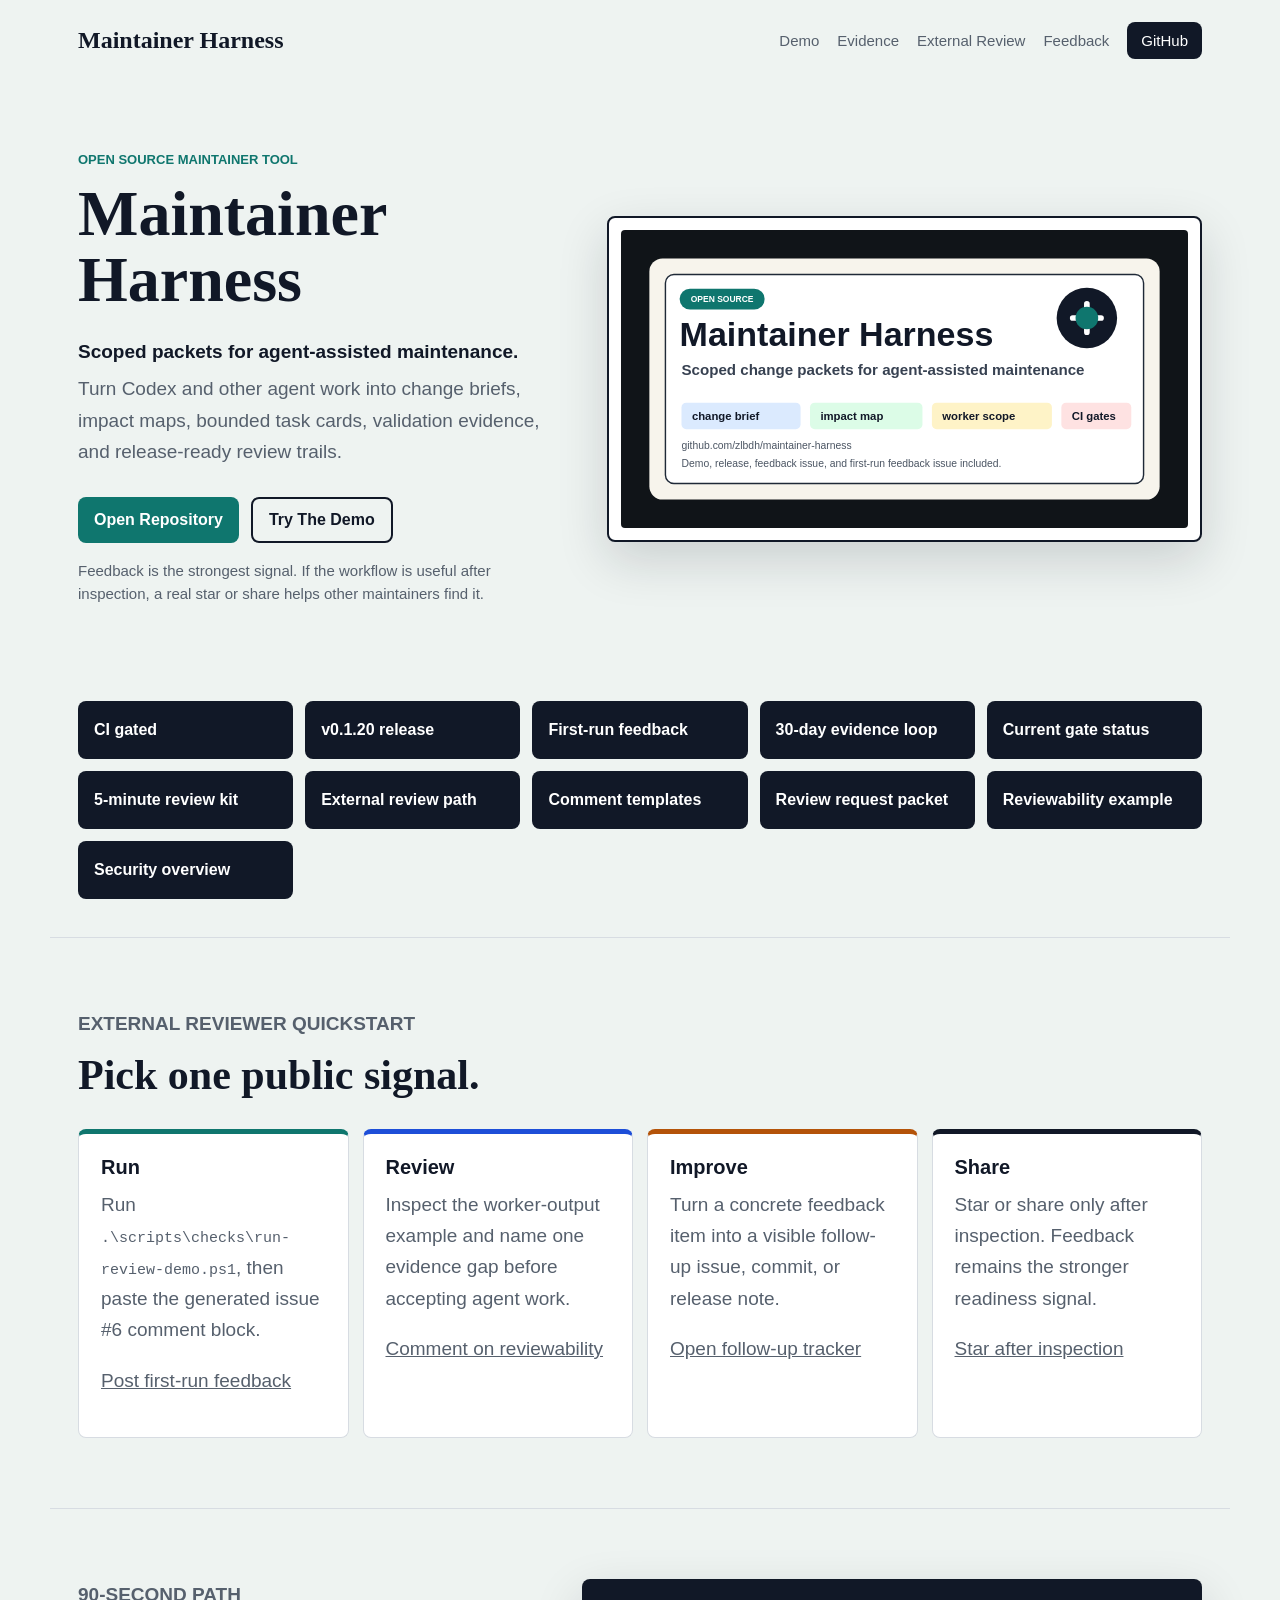
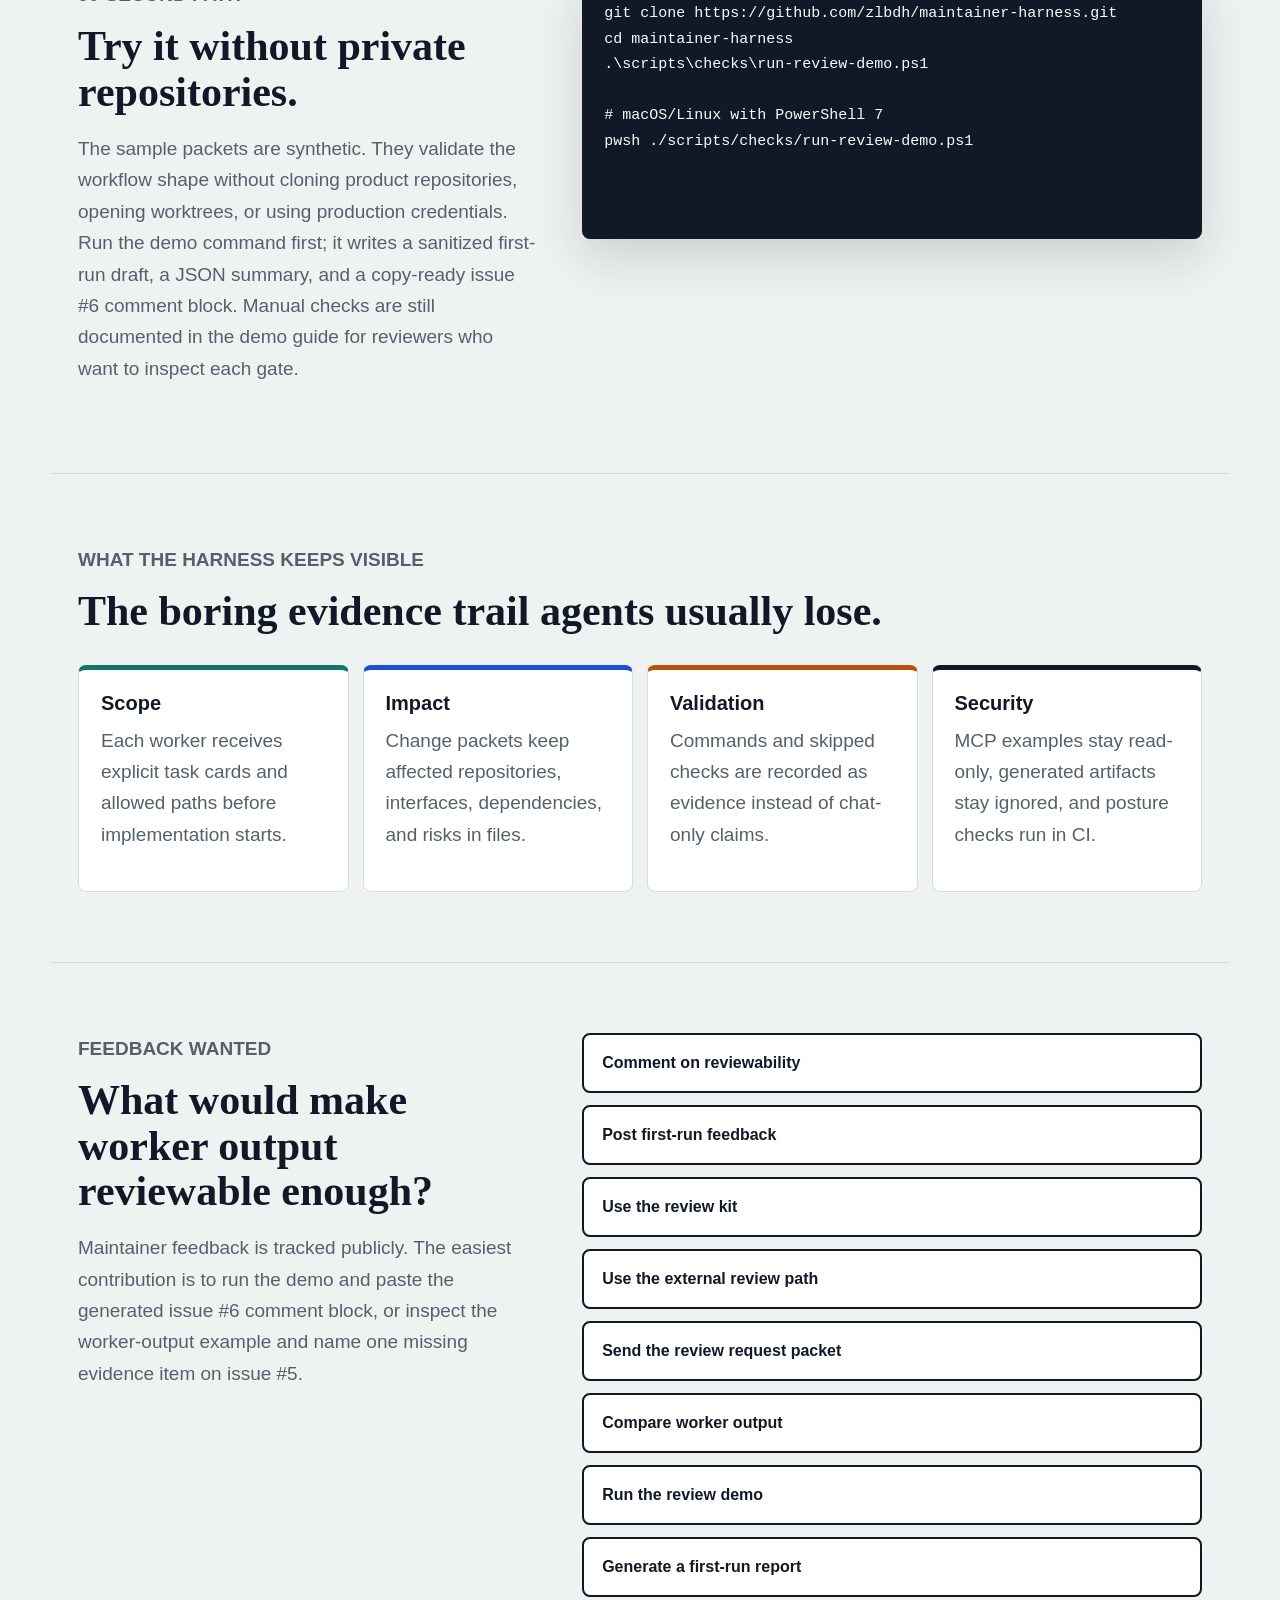
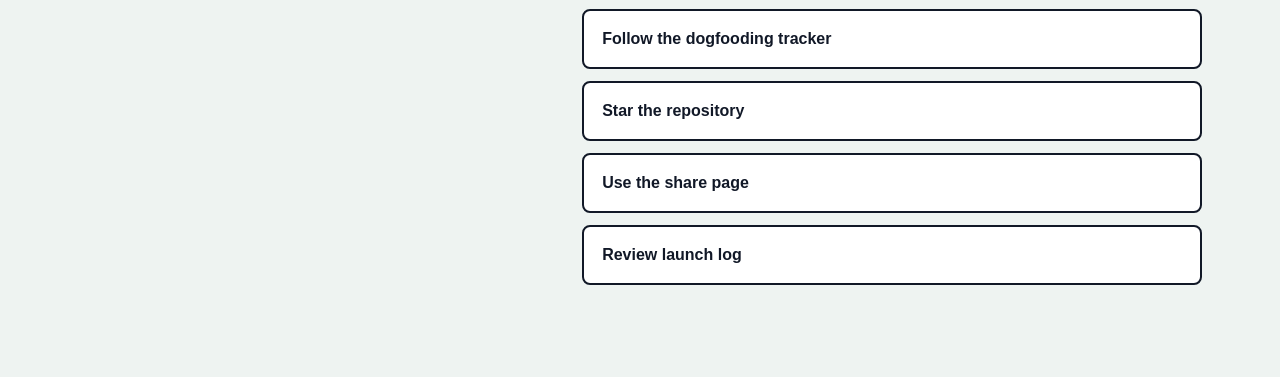
==== docs/index.html @ 4d550a40 "docs: 发布公开评审请求包" ====
<!doctype html>
<html lang="en">
<head>
  <meta charset="utf-8">
  <meta name="viewport" content="width=device-width, initial-scale=1">
  <title>Maintainer Harness</title>
  <meta name="description" content="Scoped change packets for agent-assisted open source maintenance.">
  <link rel="canonical" href="https://zlbdh.github.io/maintainer-harness/">
  <meta property="og:title" content="Maintainer Harness">
  <meta property="og:description" content="Scoped change packets for agent-assisted open source maintenance.">
  <meta property="og:type" content="website">
  <meta property="og:url" content="https://zlbdh.github.io/maintainer-harness/">
  <meta property="og:image" content="https://zlbdh.github.io/maintainer-harness/assets/social-preview.svg">
  <meta name="twitter:card" content="summary_large_image">
  <meta name="twitter:title" content="Maintainer Harness">
  <meta name="twitter:description" content="Scoped change packets for agent-assisted open source maintenance.">
  <meta name="twitter:image" content="https://zlbdh.github.io/maintainer-harness/assets/social-preview.svg">
  <link rel="stylesheet" href="site.css">
</head>
<body>
  <header class="site-header">
    <a class="brand" href="https://github.com/zlbdh/maintainer-harness">Maintainer Harness</a>
    <nav aria-label="Primary">
      <a href="#demo">Demo</a>
      <a href="#evidence">Evidence</a>
      <a href="external-review.html">External Review</a>
      <a href="https://github.com/zlbdh/maintainer-harness/issues/5#issuecomment-new">Feedback</a>
      <a class="nav-action" href="https://github.com/zlbdh/maintainer-harness">GitHub</a>
    </nav>
  </header>

  <main>
    <section class="hero" aria-labelledby="hero-title">
      <div class="hero-copy">
        <p class="eyebrow">Open source maintainer tool</p>
        <h1 id="hero-title">Maintainer Harness</h1>
        <p class="lead">
          <strong>Scoped packets for agent-assisted maintenance.</strong>
          Turn Codex and other agent work into change briefs, impact maps, bounded task cards,
          validation evidence, and release-ready review trails.
        </p>
        <div class="hero-actions">
          <a class="button primary" href="https://github.com/zlbdh/maintainer-harness">Open Repository</a>
          <a class="button secondary" href="#demo">Try The Demo</a>
        </div>
        <p class="microcopy">
          Feedback is the strongest signal. If the workflow is useful after
          inspection, a real star or share helps other maintainers find it.
        </p>
      </div>
      <div class="hero-media" aria-label="Maintainer Harness preview">
        <img src="assets/social-preview.svg" alt="Maintainer Harness preview card">
      </div>
    </section>

    <section class="signal-band" aria-label="Project signals">
      <a href="https://github.com/zlbdh/maintainer-harness/actions/workflows/harness-validation.yml">
        CI gated
      </a>
      <a href="https://github.com/zlbdh/maintainer-harness/releases/tag/v0.1.20">
        v0.1.20 release
      </a>
      <a href="https://github.com/zlbdh/maintainer-harness/issues/6#issuecomment-new">
        First-run feedback
      </a>
      <a href="https://github.com/zlbdh/maintainer-harness/issues/7">
        30-day evidence loop
      </a>
      <a href="https://github.com/zlbdh/maintainer-harness/issues/7#issuecomment-4609294155">
        Current gate status
      </a>
      <a href="https://github.com/zlbdh/maintainer-harness/blob/main/docs/maintainer-review-kit.md">
        5-minute review kit
      </a>
      <a href="external-review.html">
        External review path
      </a>
      <a href="external-review.html#templates">
        Comment templates
      </a>
      <a href="https://github.com/zlbdh/maintainer-harness/blob/main/docs/review-request.md">
        Review request packet
      </a>
      <a href="https://github.com/zlbdh/maintainer-harness/blob/main/docs/worker-output-reviewability.md">
        Reviewability example
      </a>
      <a href="https://github.com/zlbdh/maintainer-harness/blob/main/docs/security/codex-security-project-overview.md">
        Security overview
      </a>
    </section>

    <section id="reviewer-quickstart" class="section" aria-labelledby="reviewer-quickstart-title">
      <p class="eyebrow">External reviewer quickstart</p>
      <h2 id="reviewer-quickstart-title">Pick one public signal.</h2>
      <div class="grid">
        <article>
          <h3>Run</h3>
          <p>Run <code>.\scripts\checks\run-review-demo.ps1</code>, then paste the generated issue #6 comment block.</p>
          <p><a href="https://github.com/zlbdh/maintainer-harness/issues/6#issuecomment-new">Post first-run feedback</a></p>
        </article>
        <article>
          <h3>Review</h3>
          <p>Inspect the worker-output example and name one evidence gap before accepting agent work.</p>
          <p><a href="https://github.com/zlbdh/maintainer-harness/issues/5#issuecomment-new">Comment on reviewability</a></p>
        </article>
        <article>
          <h3>Improve</h3>
          <p>Turn a concrete feedback item into a visible follow-up issue, commit, or release note.</p>
          <p><a href="https://github.com/zlbdh/maintainer-harness/issues/7">Open follow-up tracker</a></p>
        </article>
        <article>
          <h3>Share</h3>
          <p>Star or share only after inspection. Feedback remains the stronger readiness signal.</p>
          <p><a href="https://github.com/zlbdh/maintainer-harness/stargazers">Star after inspection</a></p>
        </article>
      </div>
    </section>

    <section id="demo" class="section split" aria-labelledby="demo-title">
      <div>
        <p class="eyebrow">90-second path</p>
        <h2 id="demo-title">Try it without private repositories.</h2>
        <p>
          The sample packets are synthetic. They validate the workflow shape without
          cloning product repositories, opening worktrees, or using production credentials.
          Run the demo command first; it writes a sanitized first-run draft, a
          JSON summary, and a copy-ready issue #6 comment block. Manual checks
          are still documented in the demo guide for reviewers who want to
          inspect each gate.
        </p>
      </div>
      <pre aria-label="Demo commands"><code>git clone https://github.com/zlbdh/maintainer-harness.git
cd maintainer-harness
.\scripts\checks\run-review-demo.ps1

# macOS/Linux with PowerShell 7
pwsh ./scripts/checks/run-review-demo.ps1</code></pre>
    </section>

    <section id="evidence" class="section" aria-labelledby="evidence-title">
      <p class="eyebrow">What the harness keeps visible</p>
      <h2 id="evidence-title">The boring evidence trail agents usually lose.</h2>
      <div class="grid">
        <article>
          <h3>Scope</h3>
          <p>Each worker receives explicit task cards and allowed paths before implementation starts.</p>
        </article>
        <article>
          <h3>Impact</h3>
          <p>Change packets keep affected repositories, interfaces, dependencies, and risks in files.</p>
        </article>
        <article>
          <h3>Validation</h3>
          <p>Commands and skipped checks are recorded as evidence instead of chat-only claims.</p>
        </article>
        <article>
          <h3>Security</h3>
          <p>MCP examples stay read-only, generated artifacts stay ignored, and posture checks run in CI.</p>
        </article>
      </div>
    </section>

    <section class="section split final" aria-labelledby="contribute-title">
      <div>
        <p class="eyebrow">Feedback wanted</p>
        <h2 id="contribute-title">What would make worker output reviewable enough?</h2>
        <p>
          Maintainer feedback is tracked publicly. The easiest contribution is to run the demo and
          paste the generated issue #6 comment block, or inspect the worker-output example and
          name one missing evidence item on issue #5.
        </p>
      </div>
      <div class="link-list">
        <a href="https://github.com/zlbdh/maintainer-harness/issues/5#issuecomment-new">Comment on reviewability</a>
        <a href="https://github.com/zlbdh/maintainer-harness/issues/6#issuecomment-new">Post first-run feedback</a>
        <a href="https://github.com/zlbdh/maintainer-harness/blob/main/docs/maintainer-review-kit.md">Use the review kit</a>
        <a href="external-review.html">Use the external review path</a>
        <a href="https://github.com/zlbdh/maintainer-harness/blob/main/docs/review-request.md">Send the review request packet</a>
        <a href="https://github.com/zlbdh/maintainer-harness/blob/main/docs/worker-output-reviewability.md">Compare worker output</a>
        <a href="https://github.com/zlbdh/maintainer-harness/blob/main/scripts/checks/run-review-demo.ps1">Run the review demo</a>
        <a href="https://github.com/zlbdh/maintainer-harness/blob/main/scripts/checks/write-first-run-report.ps1">Generate a first-run report</a>
        <a href="https://github.com/zlbdh/maintainer-harness/issues/7">Follow the dogfooding tracker</a>
        <a href="https://github.com/zlbdh/maintainer-harness/stargazers">Star the repository</a>
        <a href="https://github.com/zlbdh/maintainer-harness/blob/main/docs/share.md">Use the share page</a>
        <a href="https://github.com/zlbdh/maintainer-harness/blob/main/docs/launch-log.md">Review launch log</a>
      </div>
    </section>
  </main>
</body>
</html>
---- docs/site.css ----
:root {
  color-scheme: light;
  --ink: #111827;
  --muted: #56606d;
  --line: #d7dce2;
  --paper: #eef3f1;
  --surface: #ffffff;
  --teal: #0f766e;
  --blue: #1d4ed8;
  --amber: #b45309;
  --shadow: 0 18px 50px rgba(17, 24, 39, 0.16);
}

* { box-sizing: border-box; }

body {
  margin: 0;
  background: var(--paper);
  color: var(--ink);
  font-family: "Segoe UI", Verdana, sans-serif;
}

button {
  font: inherit;
}

a { color: inherit; }

.site-header,
.hero,
.section,
.signal-band {
  max-width: 1180px;
  margin: 0 auto;
}

.site-header {
  display: flex;
  align-items: center;
  justify-content: space-between;
  gap: 24px;
  padding: 22px 28px;
}

.brand,
h1,
h2 {
  font-family: Georgia, "Times New Roman", serif;
}

.brand {
  font-size: 24px;
  font-weight: 700;
  text-decoration: none;
}

nav,
.hero-actions {
  display: flex;
  align-items: center;
}

nav {
  gap: 18px;
  color: var(--muted);
  font-size: 15px;
}

nav a,
.button,
.signal-band a,
.link-list a {
  text-decoration: none;
}

.nav-action {
  color: #ffffff;
  background: var(--ink);
  padding: 10px 14px;
  border-radius: 8px;
}

.hero {
  display: grid;
  grid-template-columns: minmax(0, 0.9fr) minmax(420px, 1.1fr);
  gap: 42px;
  align-items: center;
  min-height: 620px;
  padding: 34px 28px 58px;
}

.hero-copy {
  display: flex;
  flex-direction: column;
  align-items: flex-start;
}

.eyebrow {
  margin: 0 0 14px;
  color: var(--teal);
  font-size: 13px;
  font-weight: 800;
  text-transform: uppercase;
}

h1,
h2,
h3,
p { margin-top: 0; }

h1 {
  max-width: 650px;
  margin-bottom: 24px;
  font-size: 64px;
  line-height: 1.02;
}

h2 {
  margin-bottom: 18px;
  font-size: 42px;
  line-height: 1.08;
}

h3 {
  margin-bottom: 10px;
  font-size: 20px;
}

.lead,
.section p {
  color: var(--muted);
  font-size: 19px;
  line-height: 1.65;
}

.lead {
  max-width: 620px;
  margin-bottom: 30px;
}

.lead strong {
  display: block;
  margin-bottom: 6px;
  color: var(--ink);
}

.hero-actions {
  flex-wrap: wrap;
  gap: 12px;
}

.microcopy {
  max-width: 560px;
  margin: 16px 0 0;
  color: var(--muted);
  font-size: 15px;
  line-height: 1.55;
}

.button {
  display: inline-flex;
  align-items: center;
  min-height: 46px;
  padding: 12px 16px;
  border-radius: 8px;
  font-weight: 800;
}

.button.primary {
  background: var(--teal);
  color: #ffffff;
}

.button.secondary {
  border: 2px solid var(--ink);
  background: transparent;
}

.hero-media {
  padding: 12px;
  background: var(--surface);
  border: 2px solid var(--ink);
  border-radius: 8px;
  box-shadow: var(--shadow);
}

.hero-media img {
  display: block;
  width: 100%;
  aspect-ratio: 1200 / 630;
  object-fit: cover;
  border-radius: 4px;
}

.signal-band,
.grid {
  display: grid;
}

.signal-band {
  grid-template-columns: repeat(auto-fit, minmax(190px, 1fr));
  gap: 12px;
  padding: 0 28px 38px;
}

.signal-band a,
.link-list a {
  display: flex;
  align-items: center;
  font-weight: 800;
}

.signal-band a {
  min-height: 58px;
  padding: 14px 16px;
  background: var(--ink);
  color: #ffffff;
  border-radius: 8px;
}

.section {
  padding: 70px 28px;
  border-top: 1px solid var(--line);
}

.split {
  display: grid;
  grid-template-columns: minmax(0, 0.85fr) minmax(420px, 1.15fr);
  gap: 46px;
  align-items: start;
}

.split > *,
.grid > * {
  min-width: 0;
}

pre {
  overflow-x: auto;
  margin: 0;
  padding: 22px;
  max-width: 100%;
  min-width: 0;
  min-height: 260px;
  background: #111827;
  color: #f9fafb;
  border-radius: 8px;
  box-shadow: var(--shadow);
  white-space: pre;
}

code {
  font-family: Consolas, "Liberation Mono", monospace;
  font-size: 15px;
  line-height: 1.7;
}

.grid {
  grid-template-columns: repeat(4, minmax(0, 1fr));
  gap: 14px;
  margin-top: 30px;
}

article {
  min-height: 190px;
  padding: 22px;
  background: var(--surface);
  border: 1px solid var(--line);
  border-radius: 8px;
}

article:nth-child(1) { border-top: 5px solid var(--teal); }
article:nth-child(2) { border-top: 5px solid var(--blue); }
article:nth-child(3) { border-top: 5px solid var(--amber); }
article:nth-child(4) { border-top: 5px solid var(--ink); }

article p {
  font-size: 16px;
  line-height: 1.55;
}

.template-list {
  display: grid;
  gap: 18px;
  min-width: 0;
}

.template-card {
  width: 100%;
  max-width: 100%;
  min-width: 0;
  min-height: auto;
  overflow: hidden;
}

.template-card-header {
  display: flex;
  align-items: flex-start;
  justify-content: space-between;
  gap: 14px;
  margin-bottom: 16px;
  min-width: 0;
}

.template-card-header h3 {
  margin: 0;
}

.copy-button {
  flex: 0 0 auto;
  min-height: 42px;
  padding: 10px 12px;
  border: 2px solid var(--ink);
  border-radius: 8px;
  background: var(--surface);
  color: var(--ink);
  font-weight: 800;
  text-align: left;
  white-space: normal;
  cursor: pointer;
}

.copy-button[data-copied="true"] {
  border-color: var(--teal);
  background: var(--teal);
  color: #ffffff;
}

.template-pre {
  min-height: auto;
  padding: 18px;
  box-shadow: none;
}

.template-pre code {
  min-width: 0;
}

.template-link {
  display: inline-flex;
  margin-top: 14px;
  color: var(--blue);
  font-weight: 800;
  overflow-wrap: anywhere;
}

.final { padding-bottom: 92px; }

.link-list {
  display: grid;
  gap: 12px;
}

.link-list a {
  min-height: 60px;
  padding: 16px 18px;
  background: var(--surface);
  border: 2px solid var(--ink);
  border-radius: 8px;
}

@media (max-width: 900px) {
  .site-header,
  nav,
  .hero,
  .split,
  .signal-band,
  .grid {
    grid-template-columns: 1fr;
  }

  .site-header {
    align-items: flex-start;
    flex-direction: column;
  }

  nav { flex-wrap: wrap; }

  .hero {
    min-height: auto;
    padding-top: 20px;
  }

  h1 { font-size: 44px; }
  h2 { font-size: 34px; }
}

@media (max-width: 560px) {
  .site-header {
    gap: 16px;
    padding: 18px 20px;
  }

  nav {
    gap: 12px;
    font-size: 14px;
  }

  .brand { font-size: 22px; }

  .hero {
    gap: 24px;
    padding: 12px 20px 32px;
  }

  .section { padding: 52px 20px; }
  .signal-band { padding: 0 20px 32px; }

  h1 {
    margin-bottom: 18px;
    font-size: 42px;
  }

  .lead,
  .section p {
    font-size: 17px;
    line-height: 1.58;
  }

  .hero-media { padding: 8px; }

  pre {
    min-height: 230px;
    padding: 18px;
  }

  code { font-size: 14px; }

  .template-card-header {
    align-items: stretch;
    flex-direction: column;
  }

  .copy-button {
    width: 100%;
  }
}
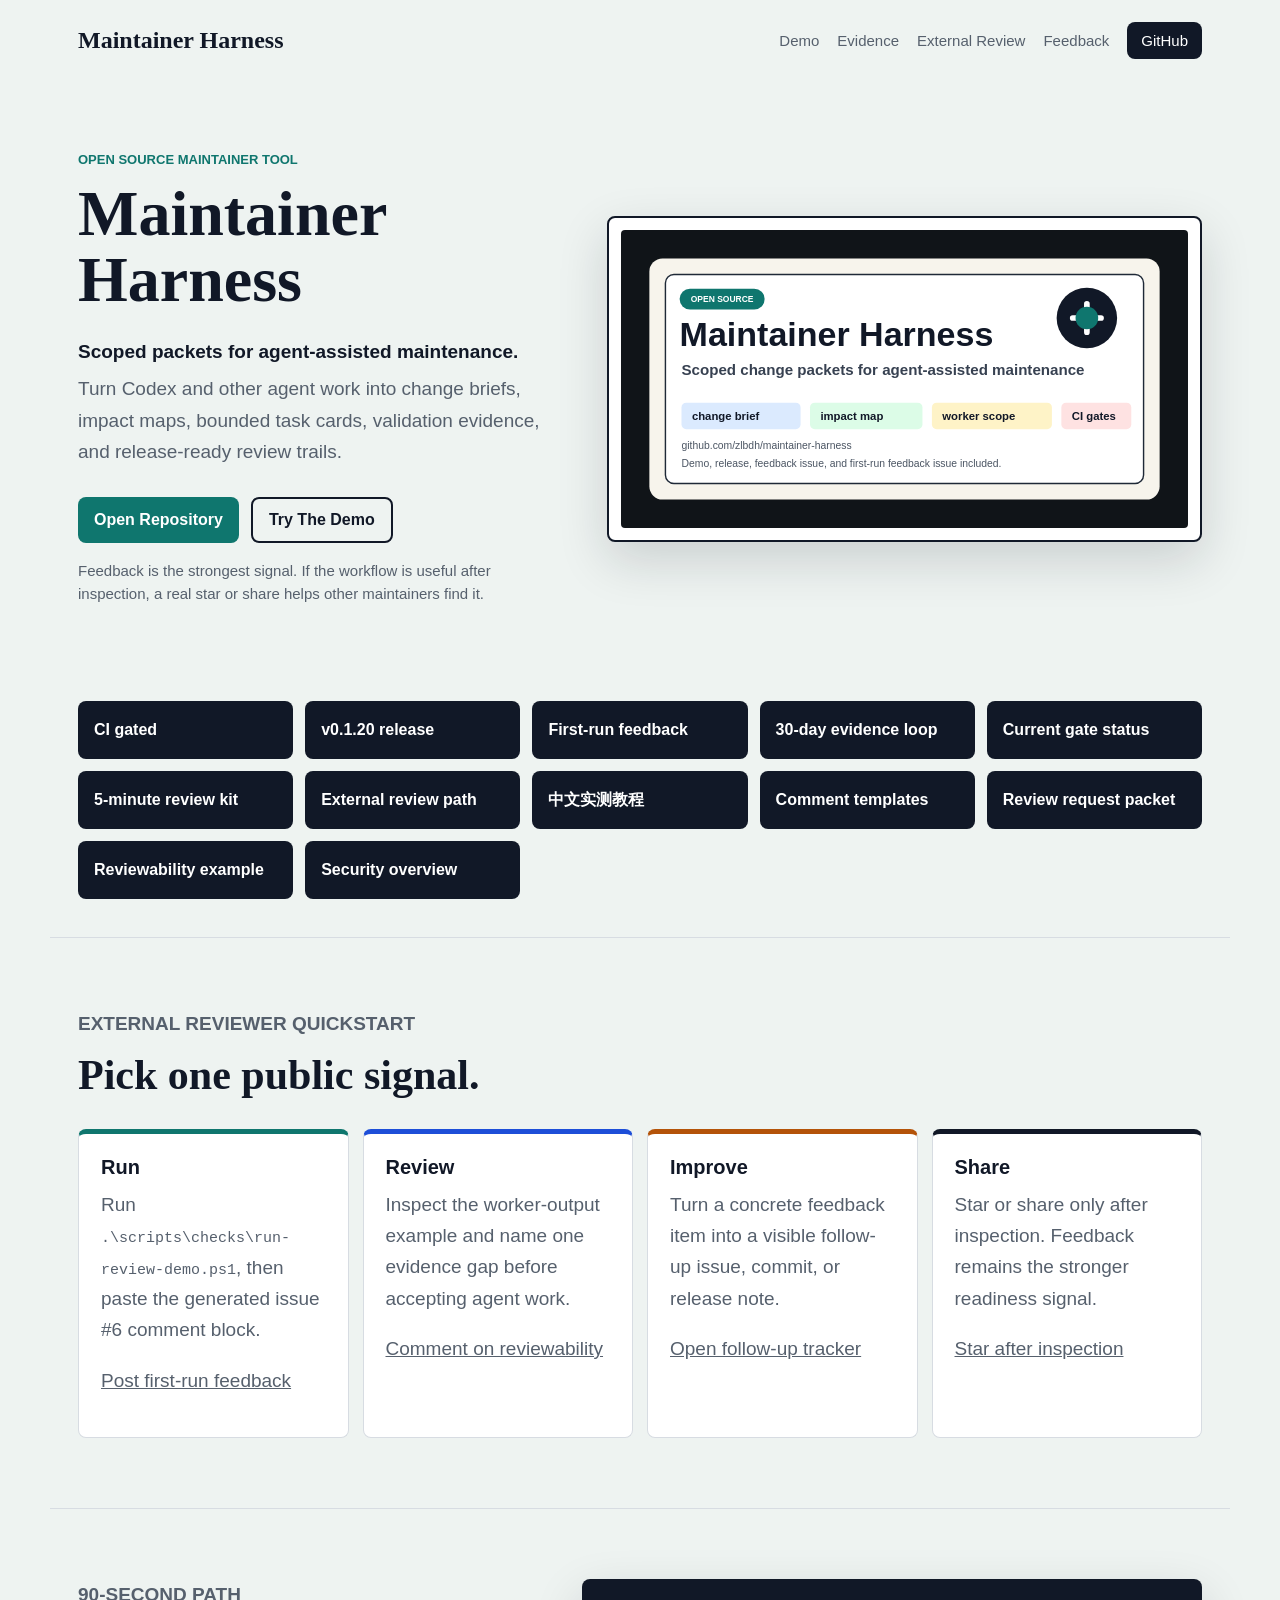
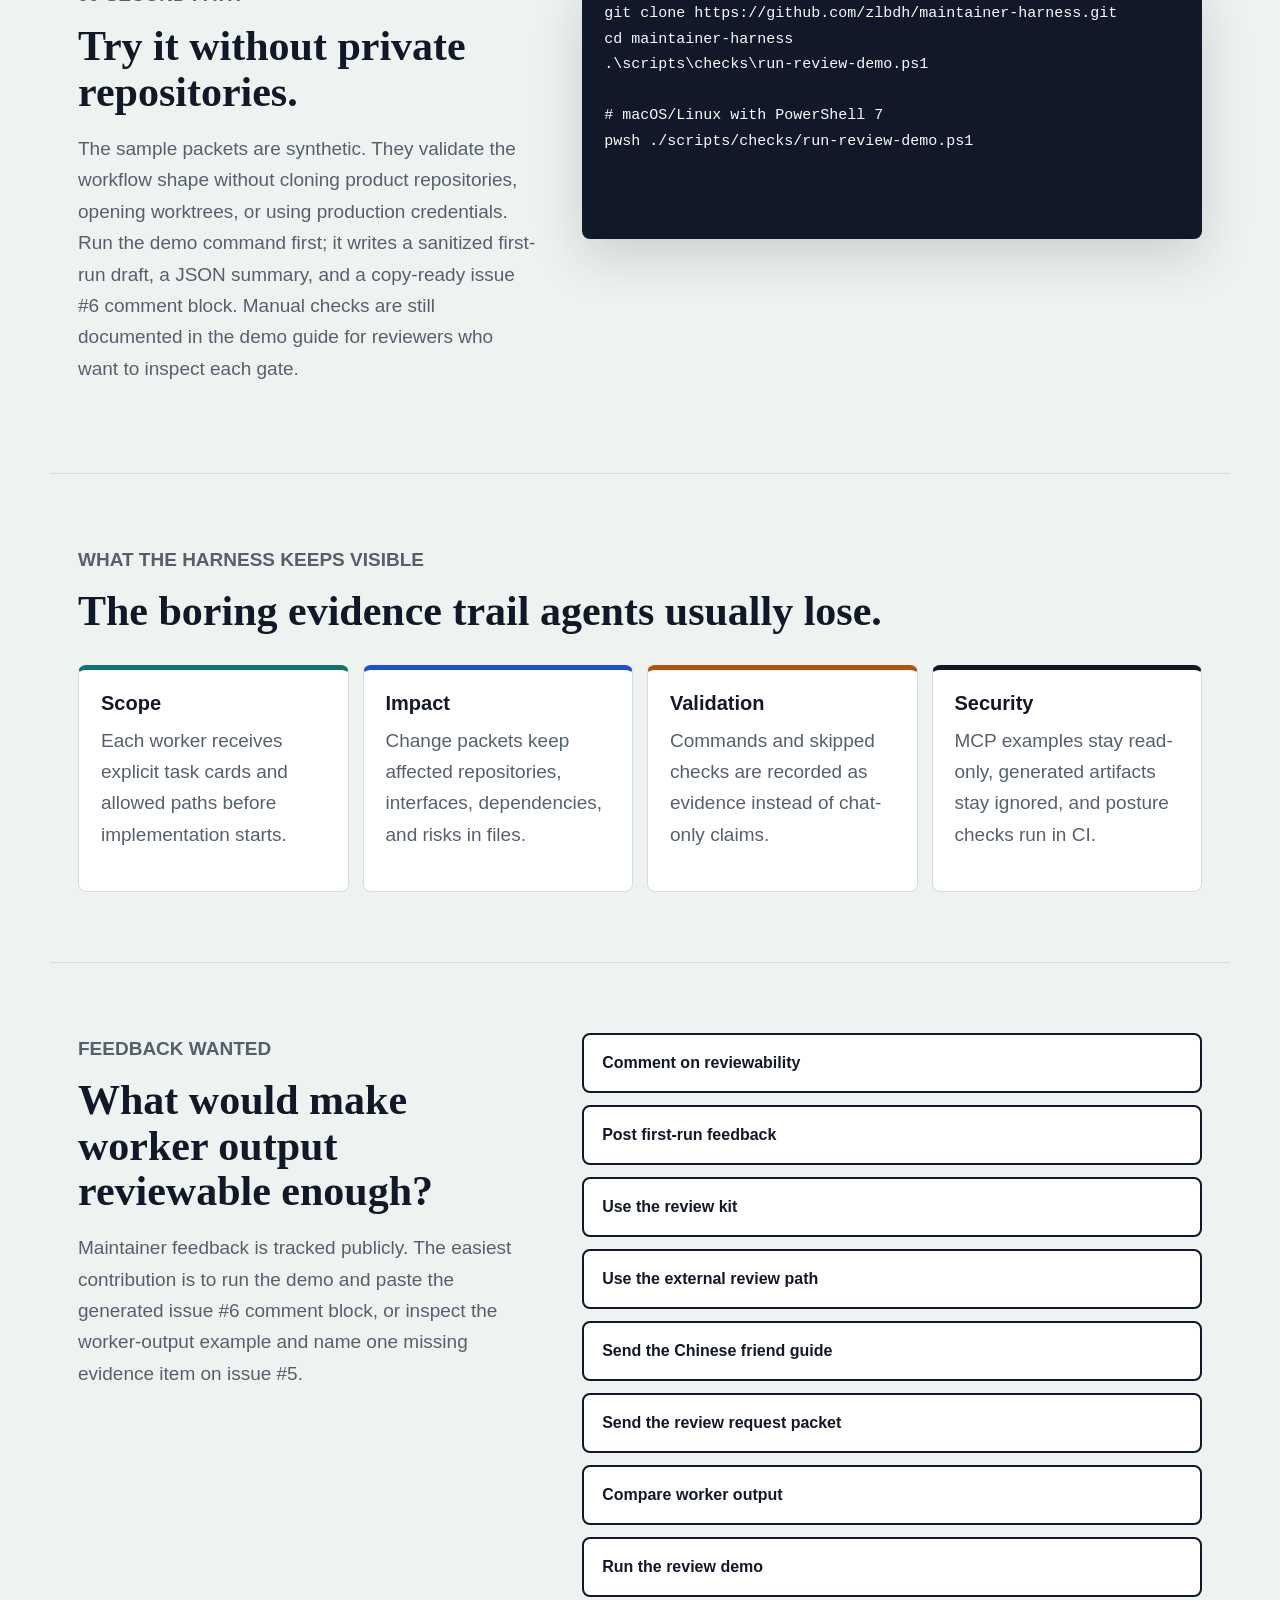
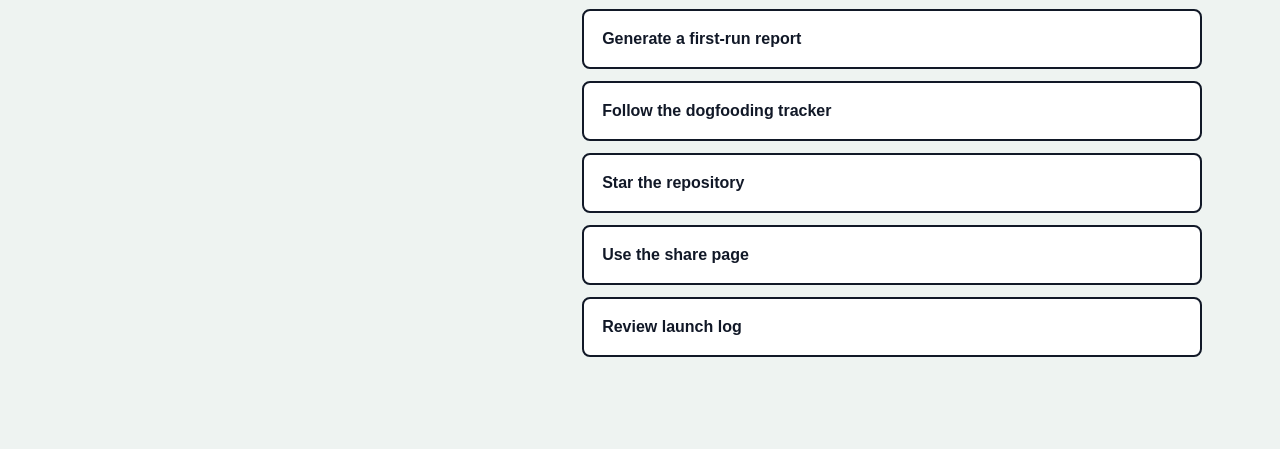
==== commit eed5bb2e: "docs: 强化中文实测入口" ====
--- a/docs/index.html
+++ b/docs/index.html
@@ -74,6 +74,9 @@
       </a>
       <a href="external-review.html">
         External review path
+      </a>
+      <a href="https://github.com/zlbdh/maintainer-harness/blob/main/docs/friend-review-guide-zh.md">
+        中文实测教程
       </a>
       <a href="external-review.html#templates">
         Comment templates
@@ -175,6 +178,7 @@
         <a href="https://github.com/zlbdh/maintainer-harness/issues/6#issuecomment-new">Post first-run feedback</a>
         <a href="https://github.com/zlbdh/maintainer-harness/blob/main/docs/maintainer-review-kit.md">Use the review kit</a>
         <a href="external-review.html">Use the external review path</a>
+        <a href="https://github.com/zlbdh/maintainer-harness/blob/main/docs/friend-review-guide-zh.md">Send the Chinese friend guide</a>
         <a href="https://github.com/zlbdh/maintainer-harness/blob/main/docs/review-request.md">Send the review request packet</a>
         <a href="https://github.com/zlbdh/maintainer-harness/blob/main/docs/worker-output-reviewability.md">Compare worker output</a>
         <a href="https://github.com/zlbdh/maintainer-harness/blob/main/scripts/checks/run-review-demo.ps1">Run the review demo</a>
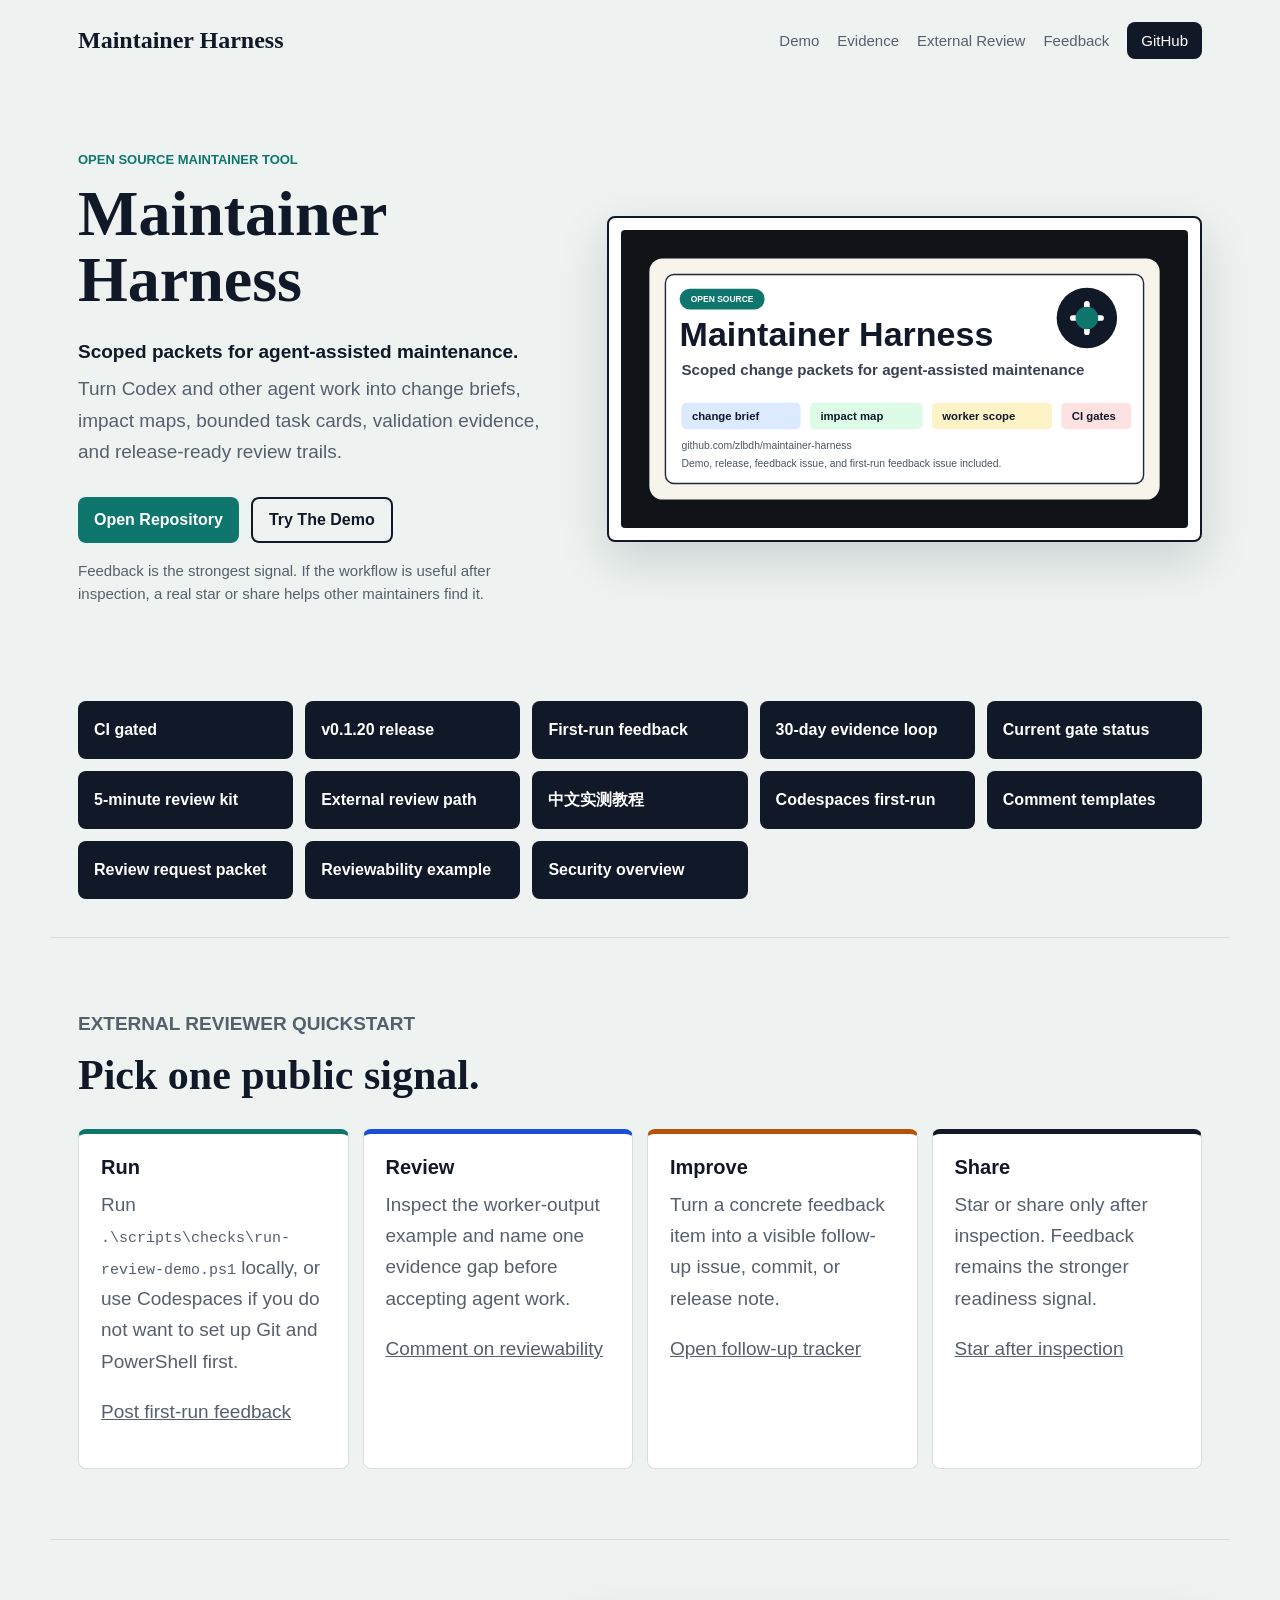
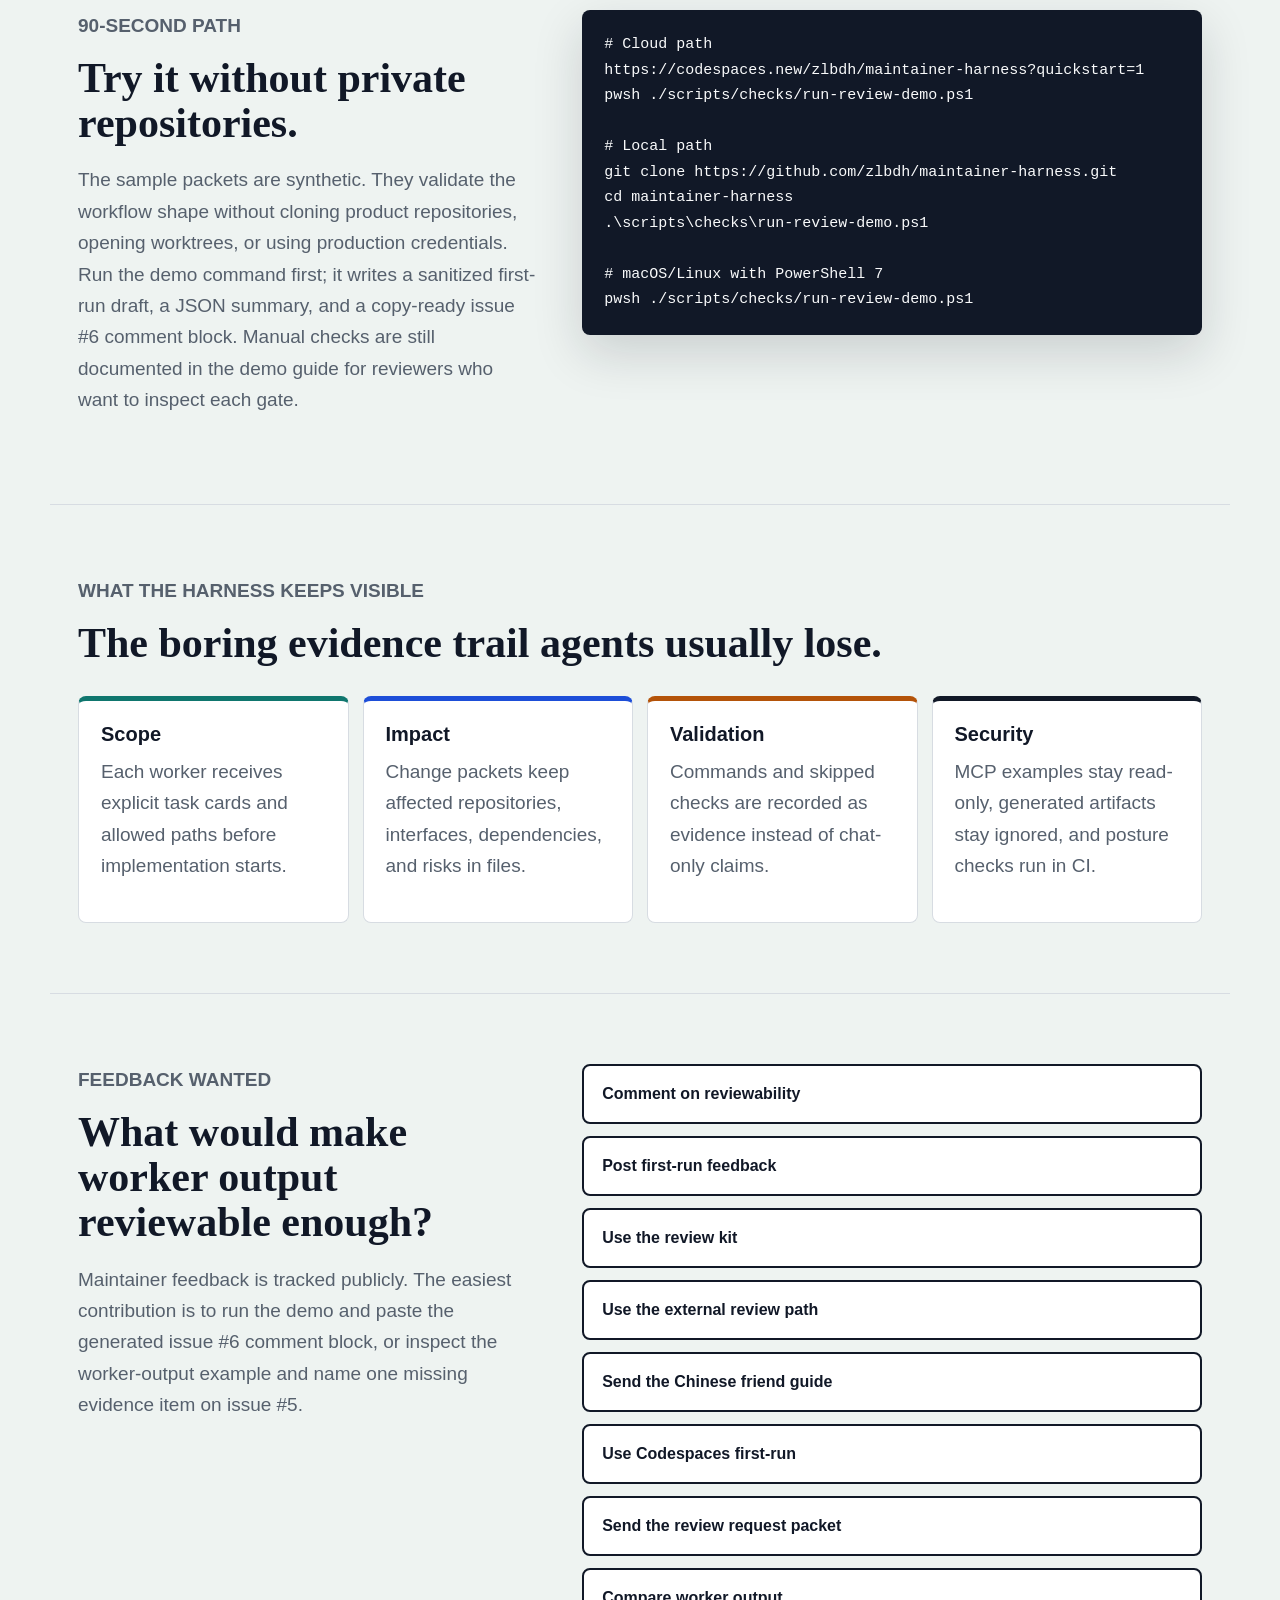
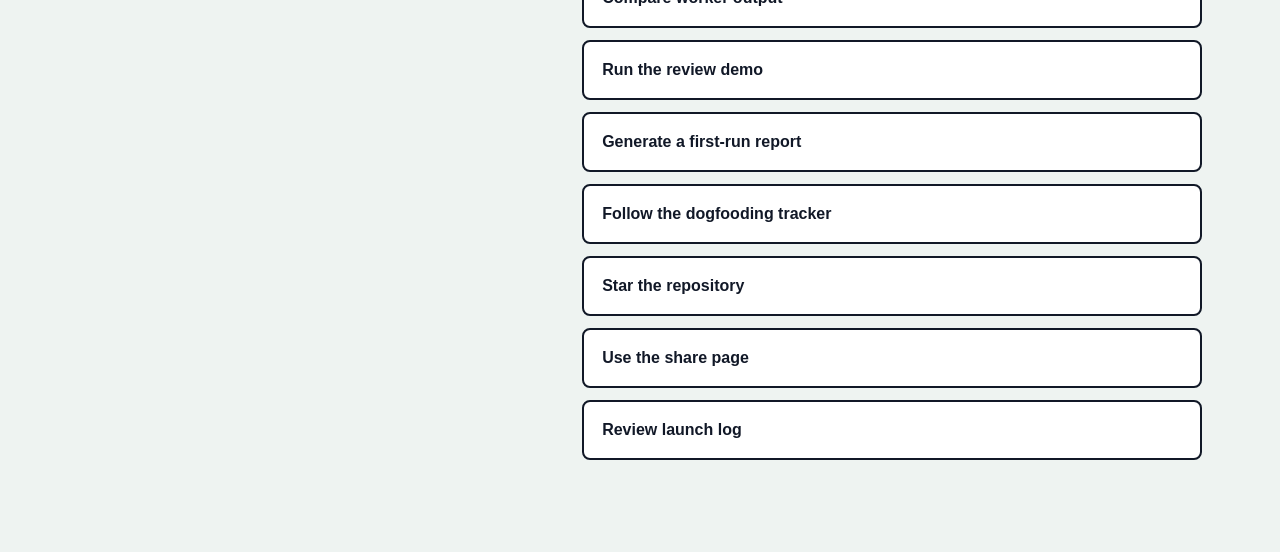
==== commit 36017470: "feat: 增加 Codespaces first-run 路径" ====
--- a/docs/index.html
+++ b/docs/index.html
@@ -78,6 +78,9 @@
       <a href="https://github.com/zlbdh/maintainer-harness/blob/main/docs/friend-review-guide-zh.md">
         中文实测教程
       </a>
+      <a href="https://codespaces.new/zlbdh/maintainer-harness?quickstart=1">
+        Codespaces first-run
+      </a>
       <a href="external-review.html#templates">
         Comment templates
       </a>
@@ -98,7 +101,7 @@
       <div class="grid">
         <article>
           <h3>Run</h3>
-          <p>Run <code>.\scripts\checks\run-review-demo.ps1</code>, then paste the generated issue #6 comment block.</p>
+          <p>Run <code>.\scripts\checks\run-review-demo.ps1</code> locally, or use Codespaces if you do not want to set up Git and PowerShell first.</p>
           <p><a href="https://github.com/zlbdh/maintainer-harness/issues/6#issuecomment-new">Post first-run feedback</a></p>
         </article>
         <article>
@@ -132,7 +135,12 @@
           inspect each gate.
         </p>
       </div>
-      <pre aria-label="Demo commands"><code>git clone https://github.com/zlbdh/maintainer-harness.git
+      <pre aria-label="Demo commands"><code># Cloud path
+https://codespaces.new/zlbdh/maintainer-harness?quickstart=1
+pwsh ./scripts/checks/run-review-demo.ps1
+
+# Local path
+git clone https://github.com/zlbdh/maintainer-harness.git
 cd maintainer-harness
 .\scripts\checks\run-review-demo.ps1
 
@@ -179,6 +187,7 @@
         <a href="https://github.com/zlbdh/maintainer-harness/blob/main/docs/maintainer-review-kit.md">Use the review kit</a>
         <a href="external-review.html">Use the external review path</a>
         <a href="https://github.com/zlbdh/maintainer-harness/blob/main/docs/friend-review-guide-zh.md">Send the Chinese friend guide</a>
+        <a href="https://github.com/zlbdh/maintainer-harness/blob/main/docs/codespaces-first-run.md">Use Codespaces first-run</a>
         <a href="https://github.com/zlbdh/maintainer-harness/blob/main/docs/review-request.md">Send the review request packet</a>
         <a href="https://github.com/zlbdh/maintainer-harness/blob/main/docs/worker-output-reviewability.md">Compare worker output</a>
         <a href="https://github.com/zlbdh/maintainer-harness/blob/main/scripts/checks/run-review-demo.ps1">Run the review demo</a>
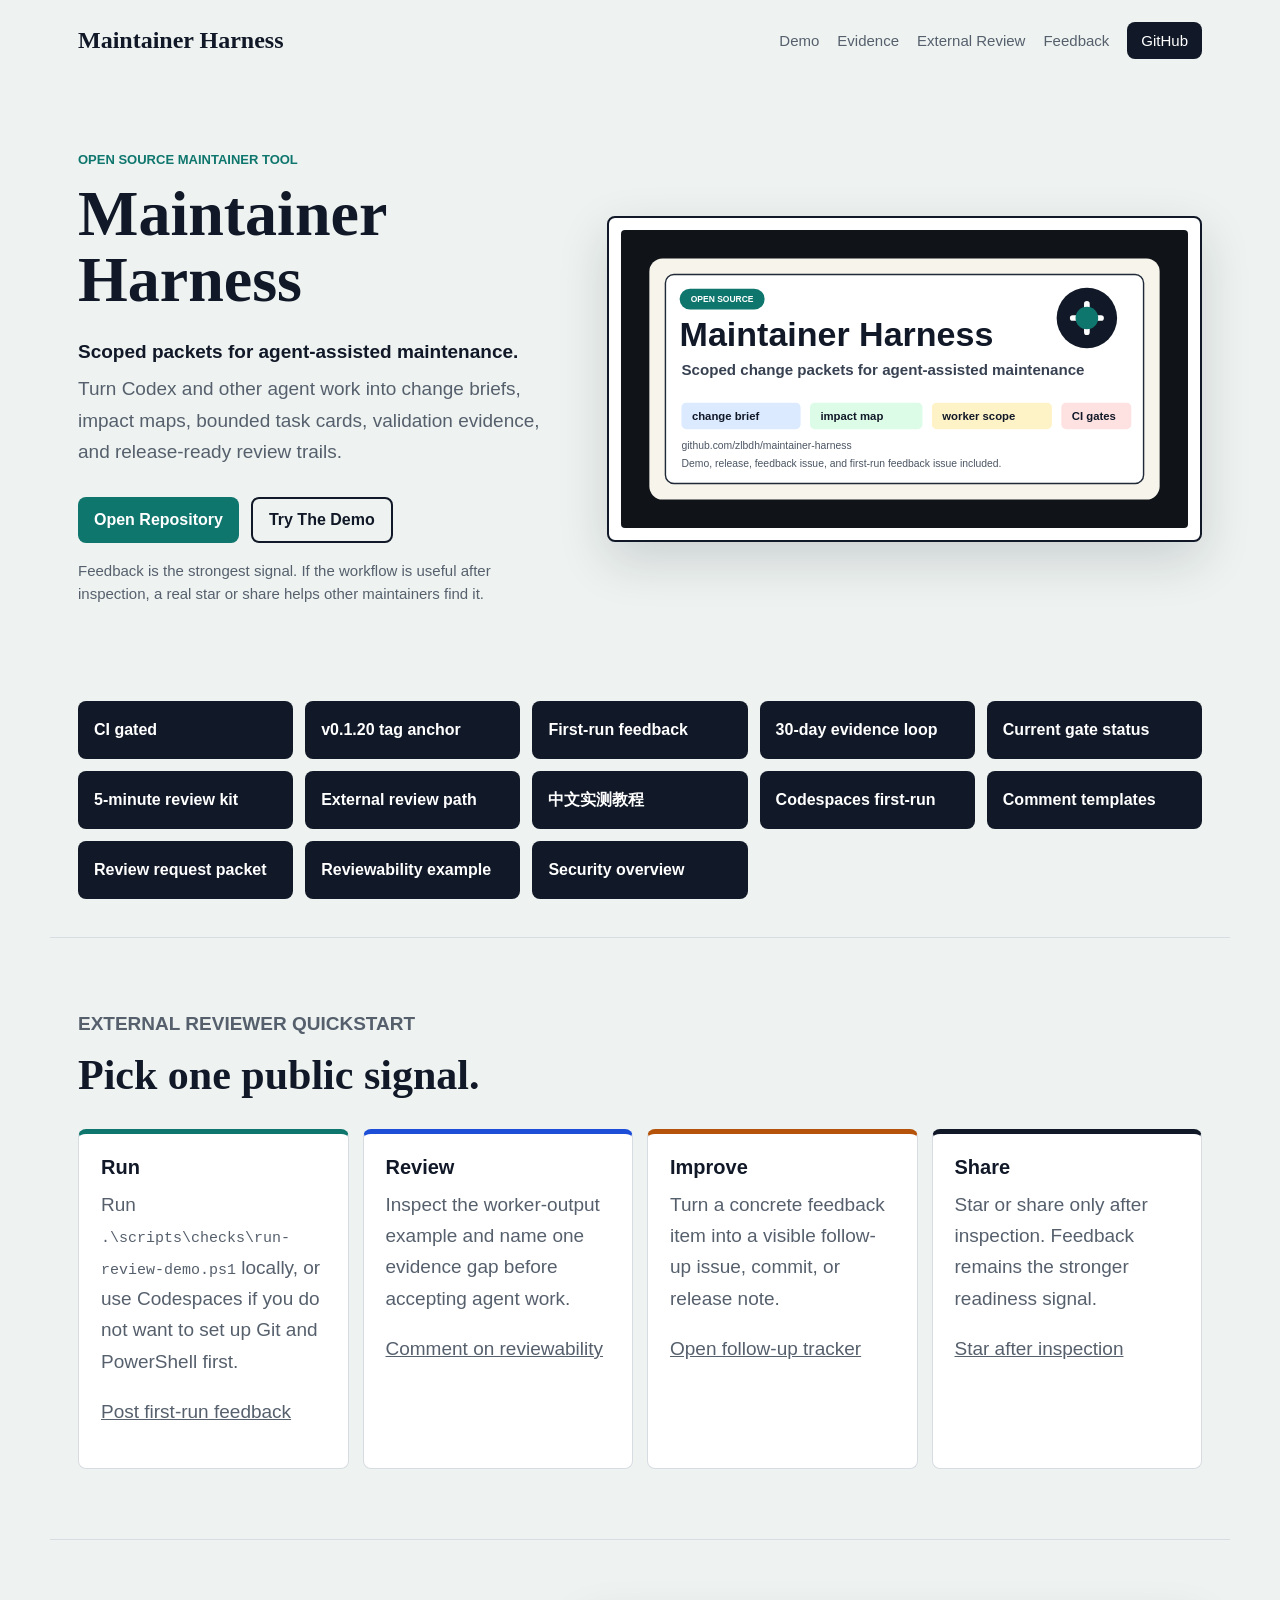
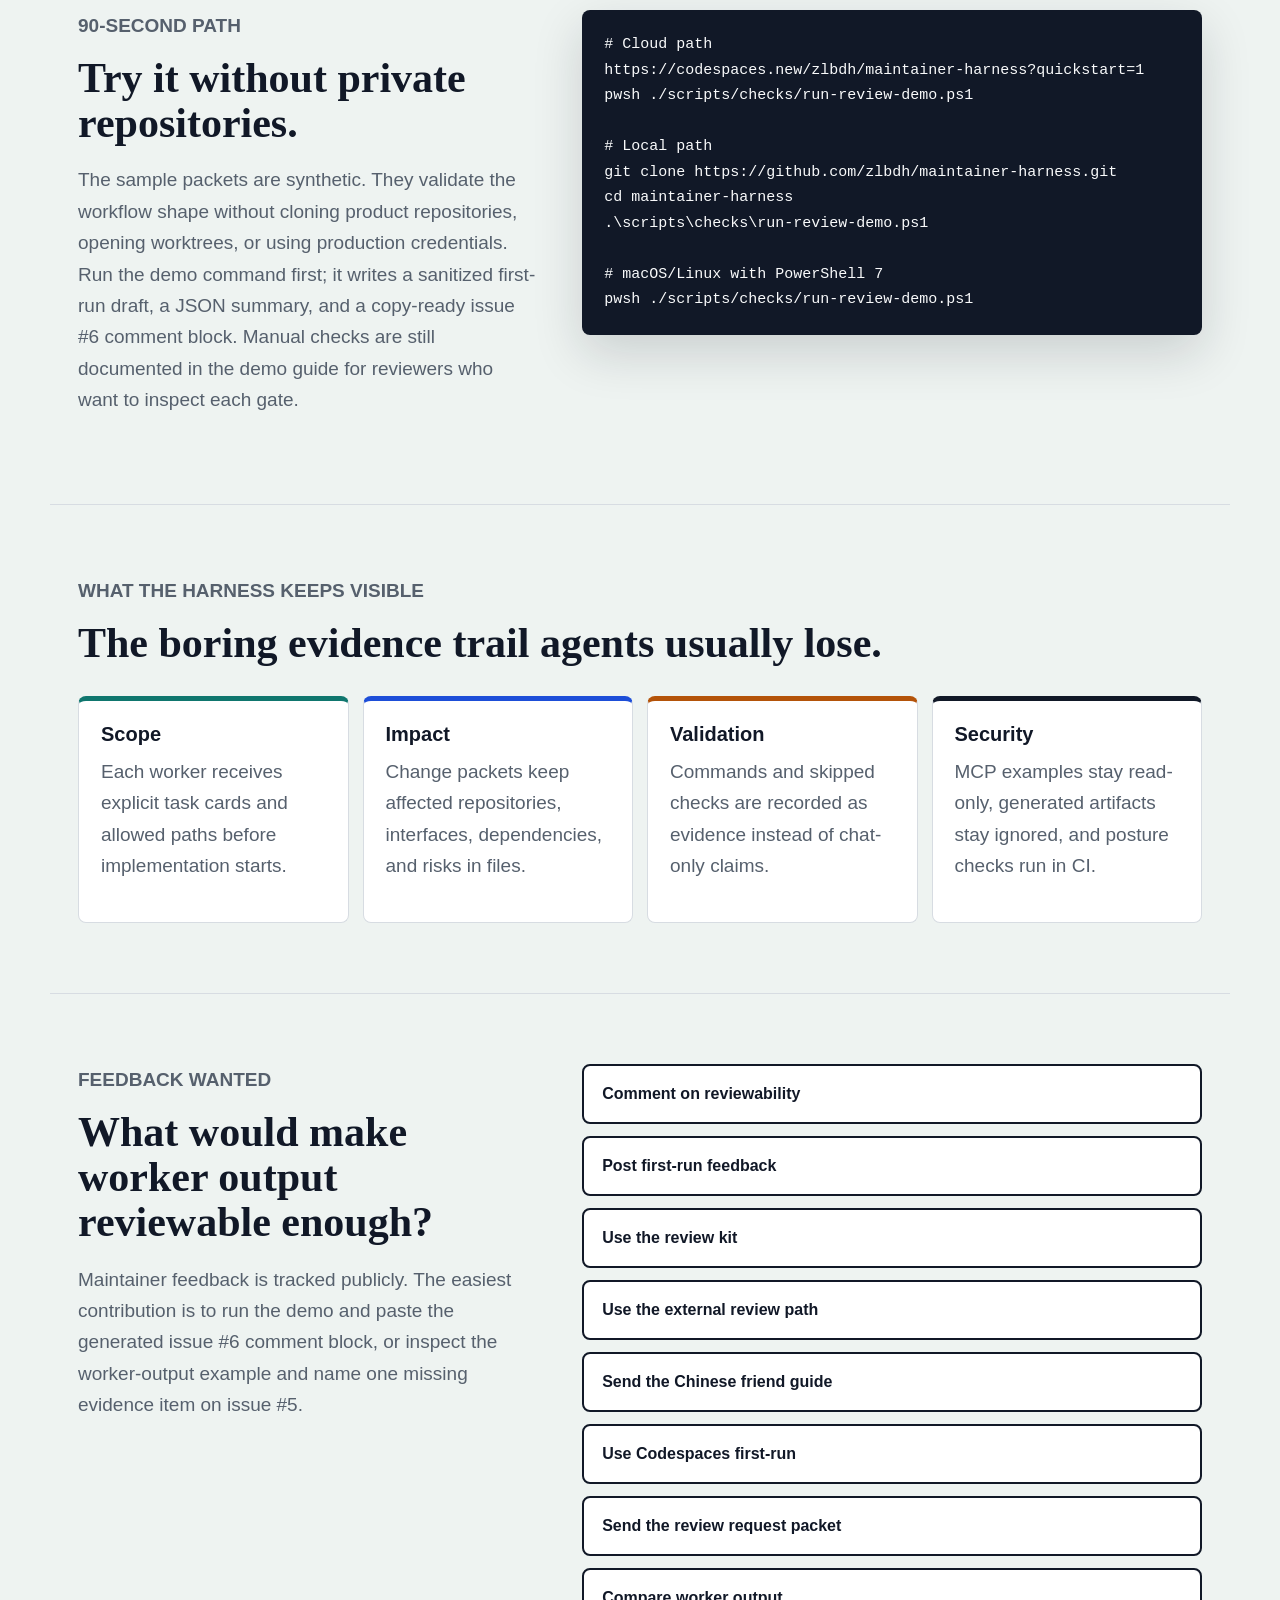
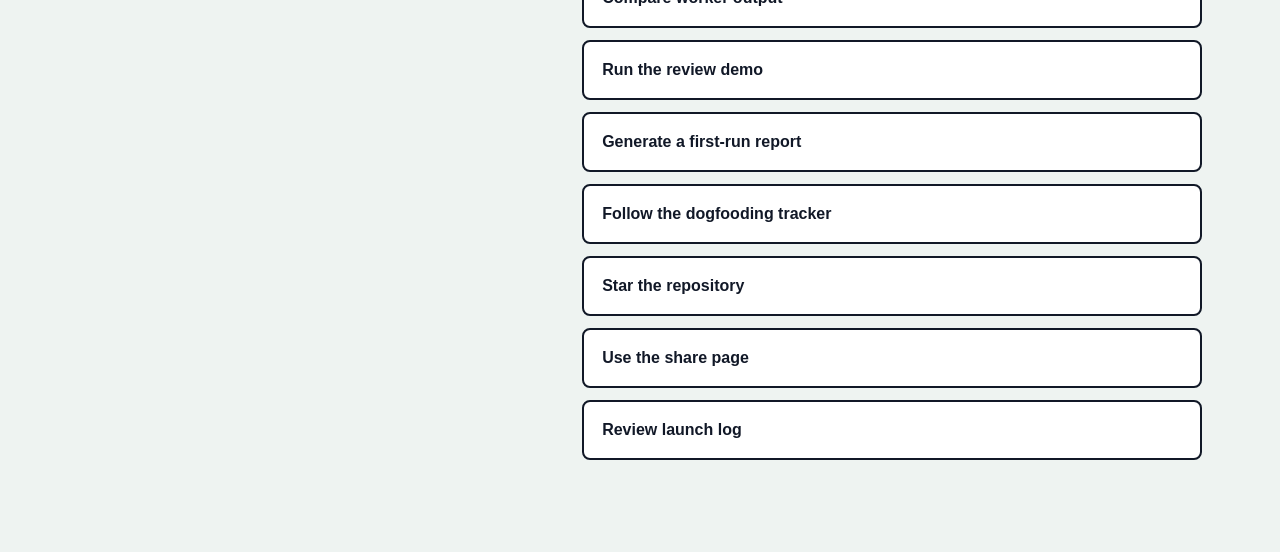
==== commit 261afb1e: "docs: 修正 release 锚点口径" ====
--- a/docs/index.html
+++ b/docs/index.html
@@ -58,7 +58,7 @@
         CI gated
       </a>
       <a href="https://github.com/zlbdh/maintainer-harness/releases/tag/v0.1.20">
-        v0.1.20 release
+        v0.1.20 tag anchor
       </a>
       <a href="https://github.com/zlbdh/maintainer-harness/issues/6#issuecomment-new">
         First-run feedback
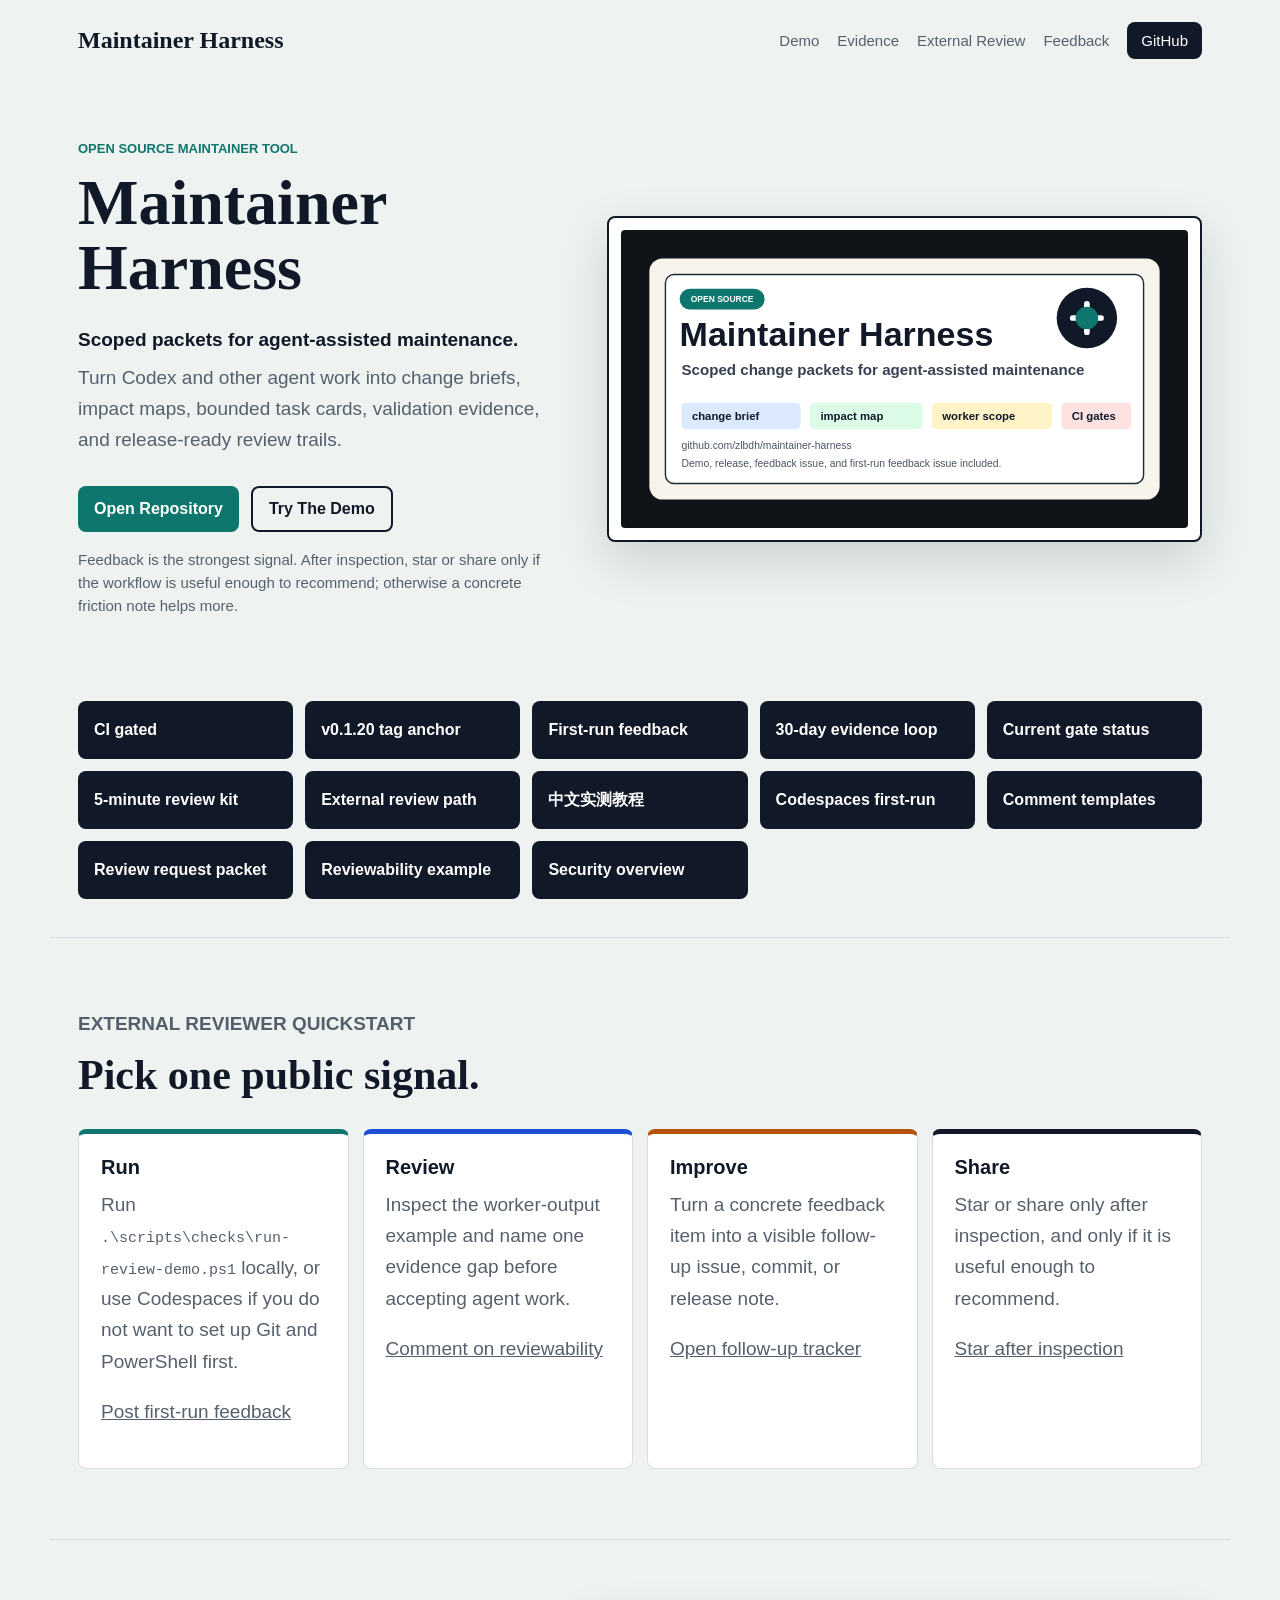
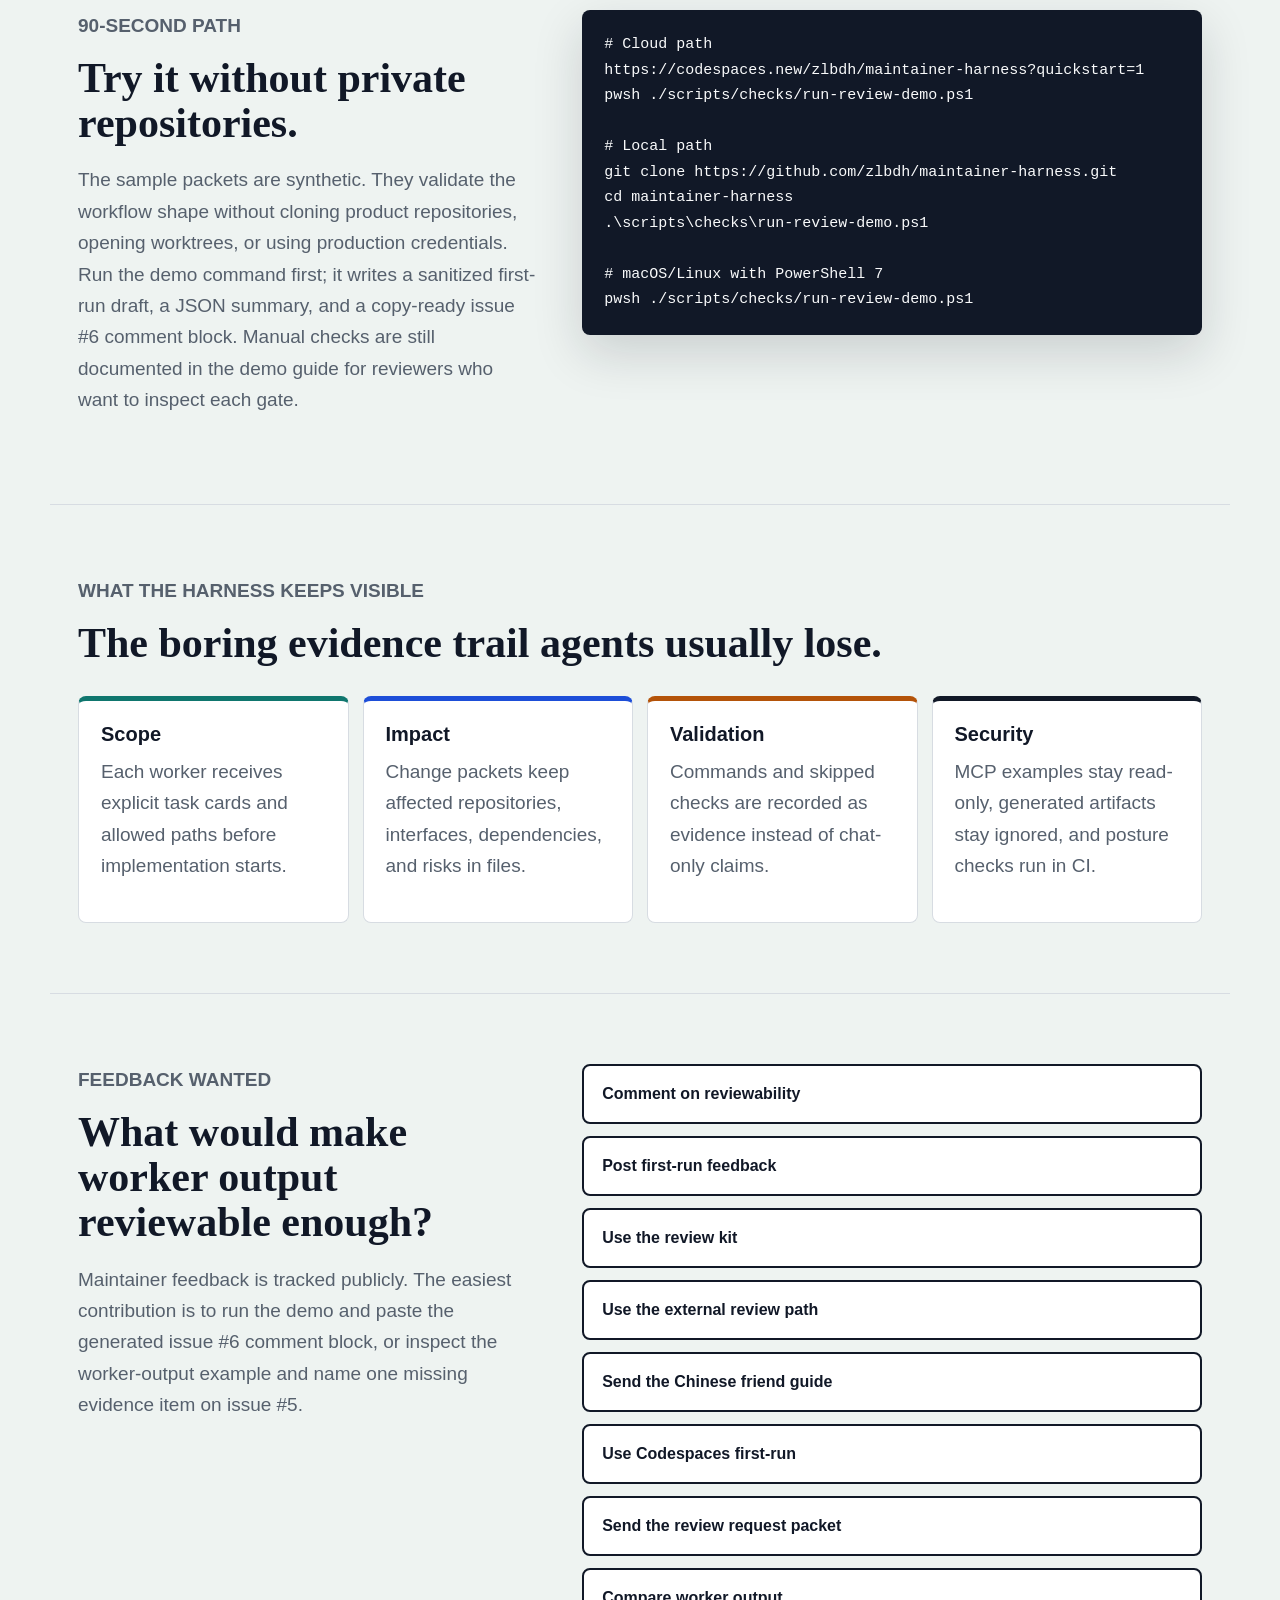
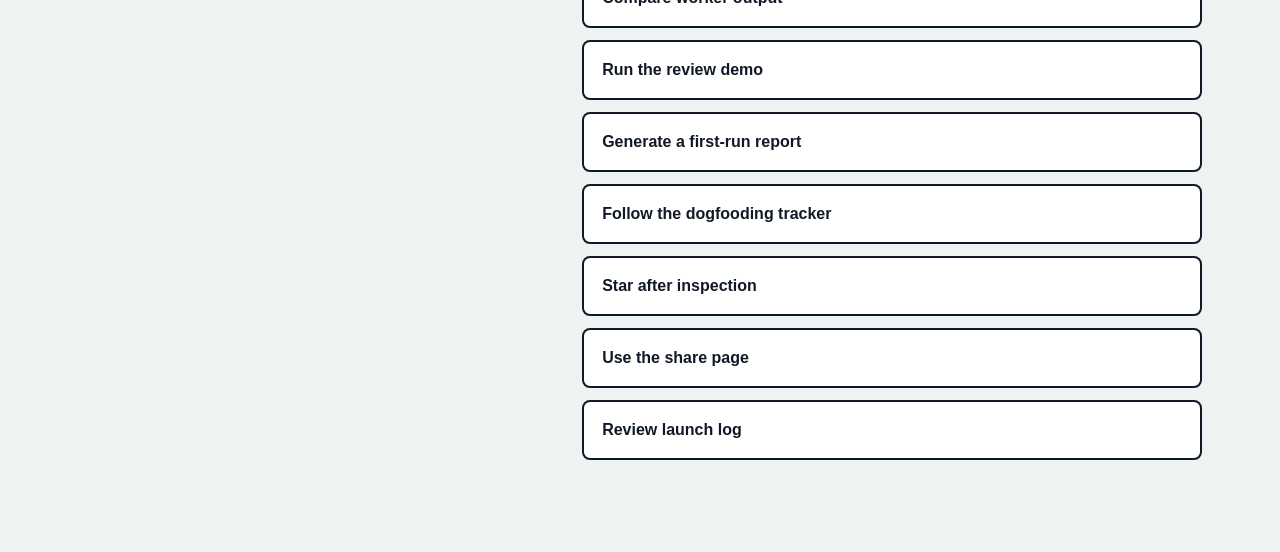
==== commit 28e6948d: "docs(review): 收紧检查后 star 口径" ====
--- a/docs/index.html
+++ b/docs/index.html
@@ -44,8 +44,9 @@
           <a class="button secondary" href="#demo">Try The Demo</a>
         </div>
         <p class="microcopy">
-          Feedback is the strongest signal. If the workflow is useful after
-          inspection, a real star or share helps other maintainers find it.
+          Feedback is the strongest signal. After inspection, star or share only
+          if the workflow is useful enough to recommend; otherwise a concrete
+          friction note helps more.
         </p>
       </div>
       <div class="hero-media" aria-label="Maintainer Harness preview">
@@ -116,7 +117,7 @@
         </article>
         <article>
           <h3>Share</h3>
-          <p>Star or share only after inspection. Feedback remains the stronger readiness signal.</p>
+          <p>Star or share only after inspection, and only if it is useful enough to recommend.</p>
           <p><a href="https://github.com/zlbdh/maintainer-harness/stargazers">Star after inspection</a></p>
         </article>
       </div>
@@ -193,7 +194,7 @@
         <a href="https://github.com/zlbdh/maintainer-harness/blob/main/scripts/checks/run-review-demo.ps1">Run the review demo</a>
         <a href="https://github.com/zlbdh/maintainer-harness/blob/main/scripts/checks/write-first-run-report.ps1">Generate a first-run report</a>
         <a href="https://github.com/zlbdh/maintainer-harness/issues/7">Follow the dogfooding tracker</a>
-        <a href="https://github.com/zlbdh/maintainer-harness/stargazers">Star the repository</a>
+        <a href="https://github.com/zlbdh/maintainer-harness/stargazers">Star after inspection</a>
         <a href="https://github.com/zlbdh/maintainer-harness/blob/main/docs/share.md">Use the share page</a>
         <a href="https://github.com/zlbdh/maintainer-harness/blob/main/docs/launch-log.md">Review launch log</a>
       </div>
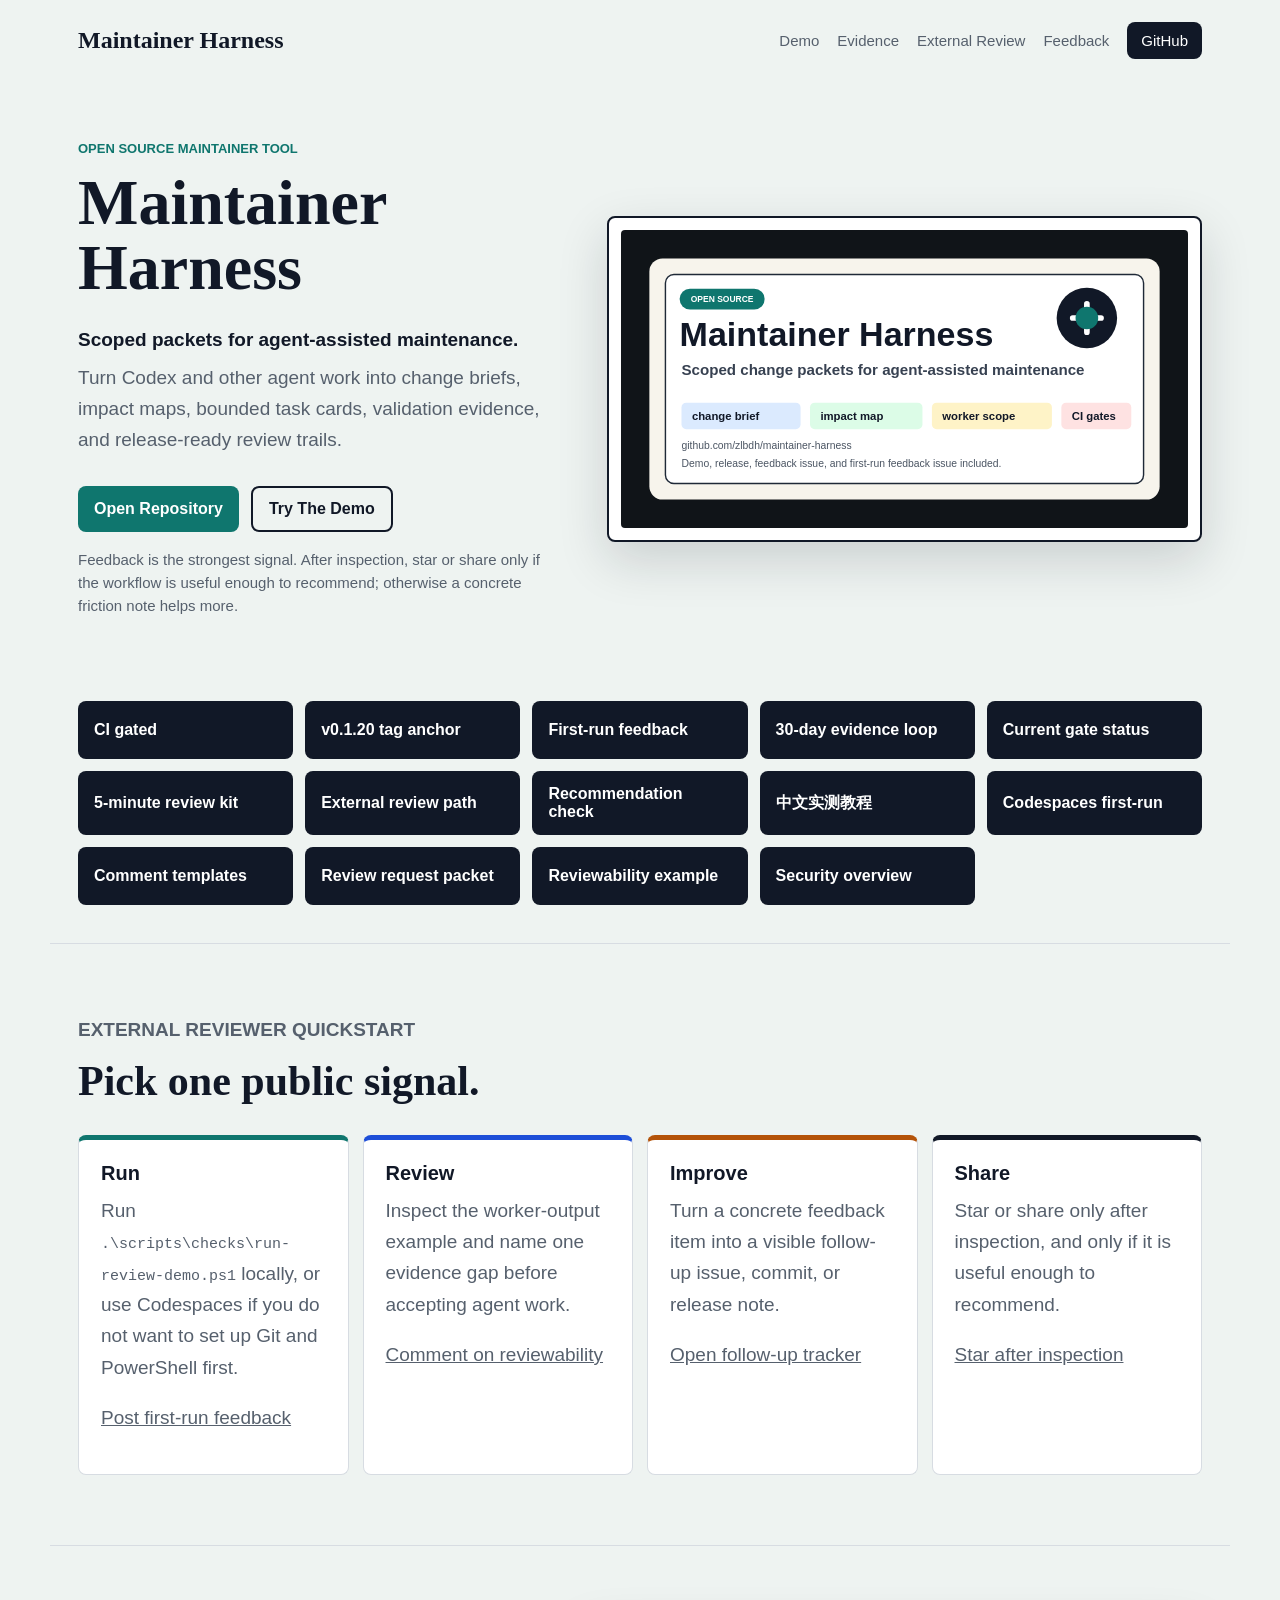
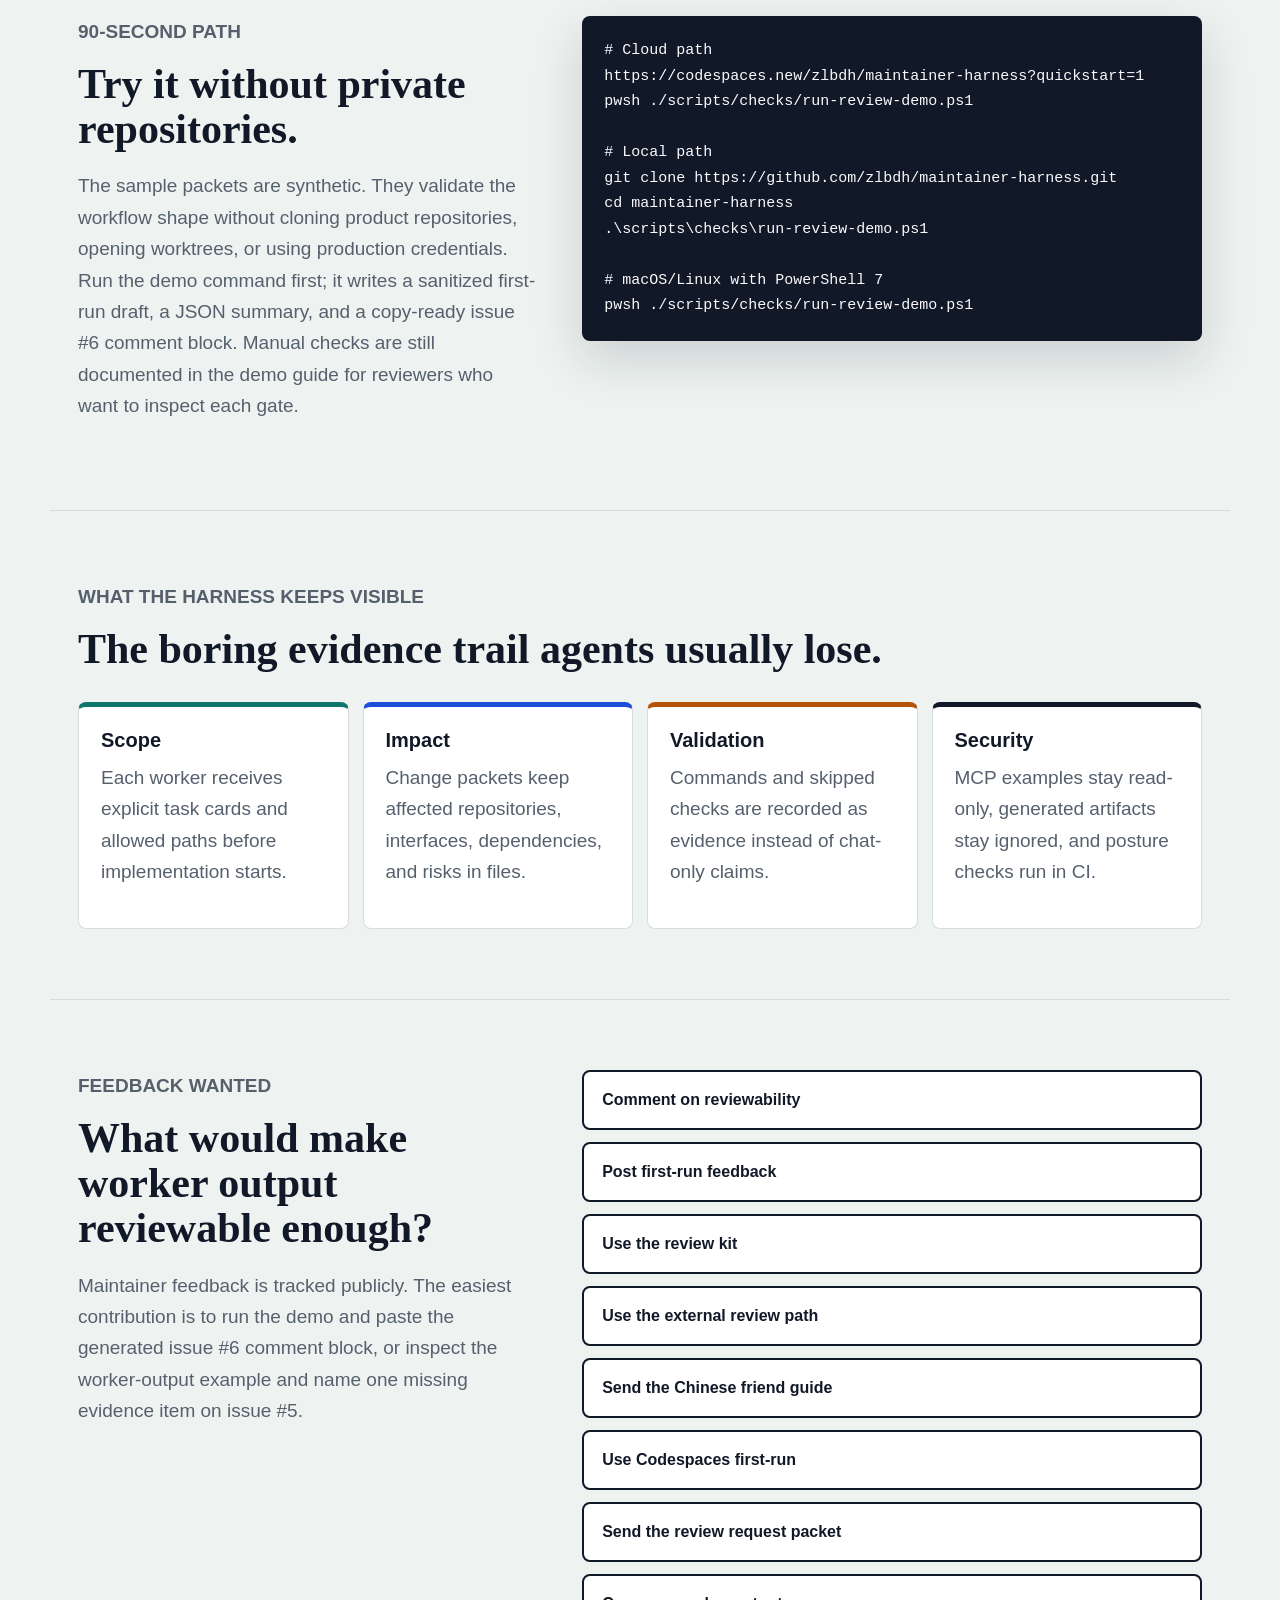
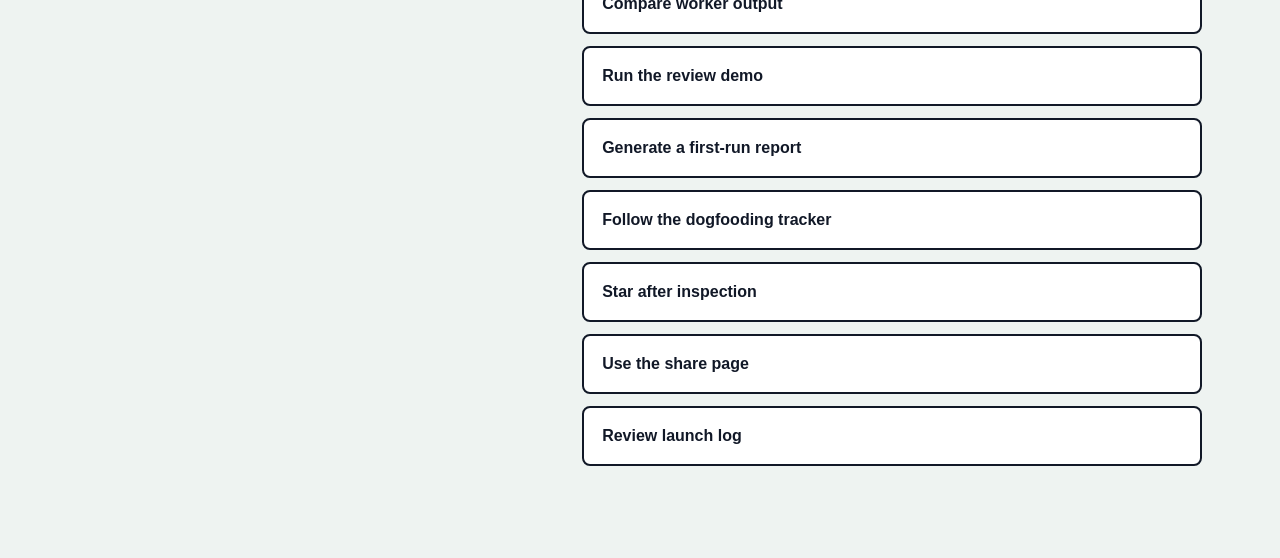
==== commit 55dfb805: "docs(review): 增加公开推荐判断清单" ====
--- a/docs/index.html
+++ b/docs/index.html
@@ -76,6 +76,9 @@
       <a href="external-review.html">
         External review path
       </a>
+      <a href="https://github.com/zlbdh/maintainer-harness/blob/main/docs/recommendation-check.md">
+        Recommendation check
+      </a>
       <a href="https://github.com/zlbdh/maintainer-harness/blob/main/docs/friend-review-guide-zh.md">
         中文实测教程
       </a>
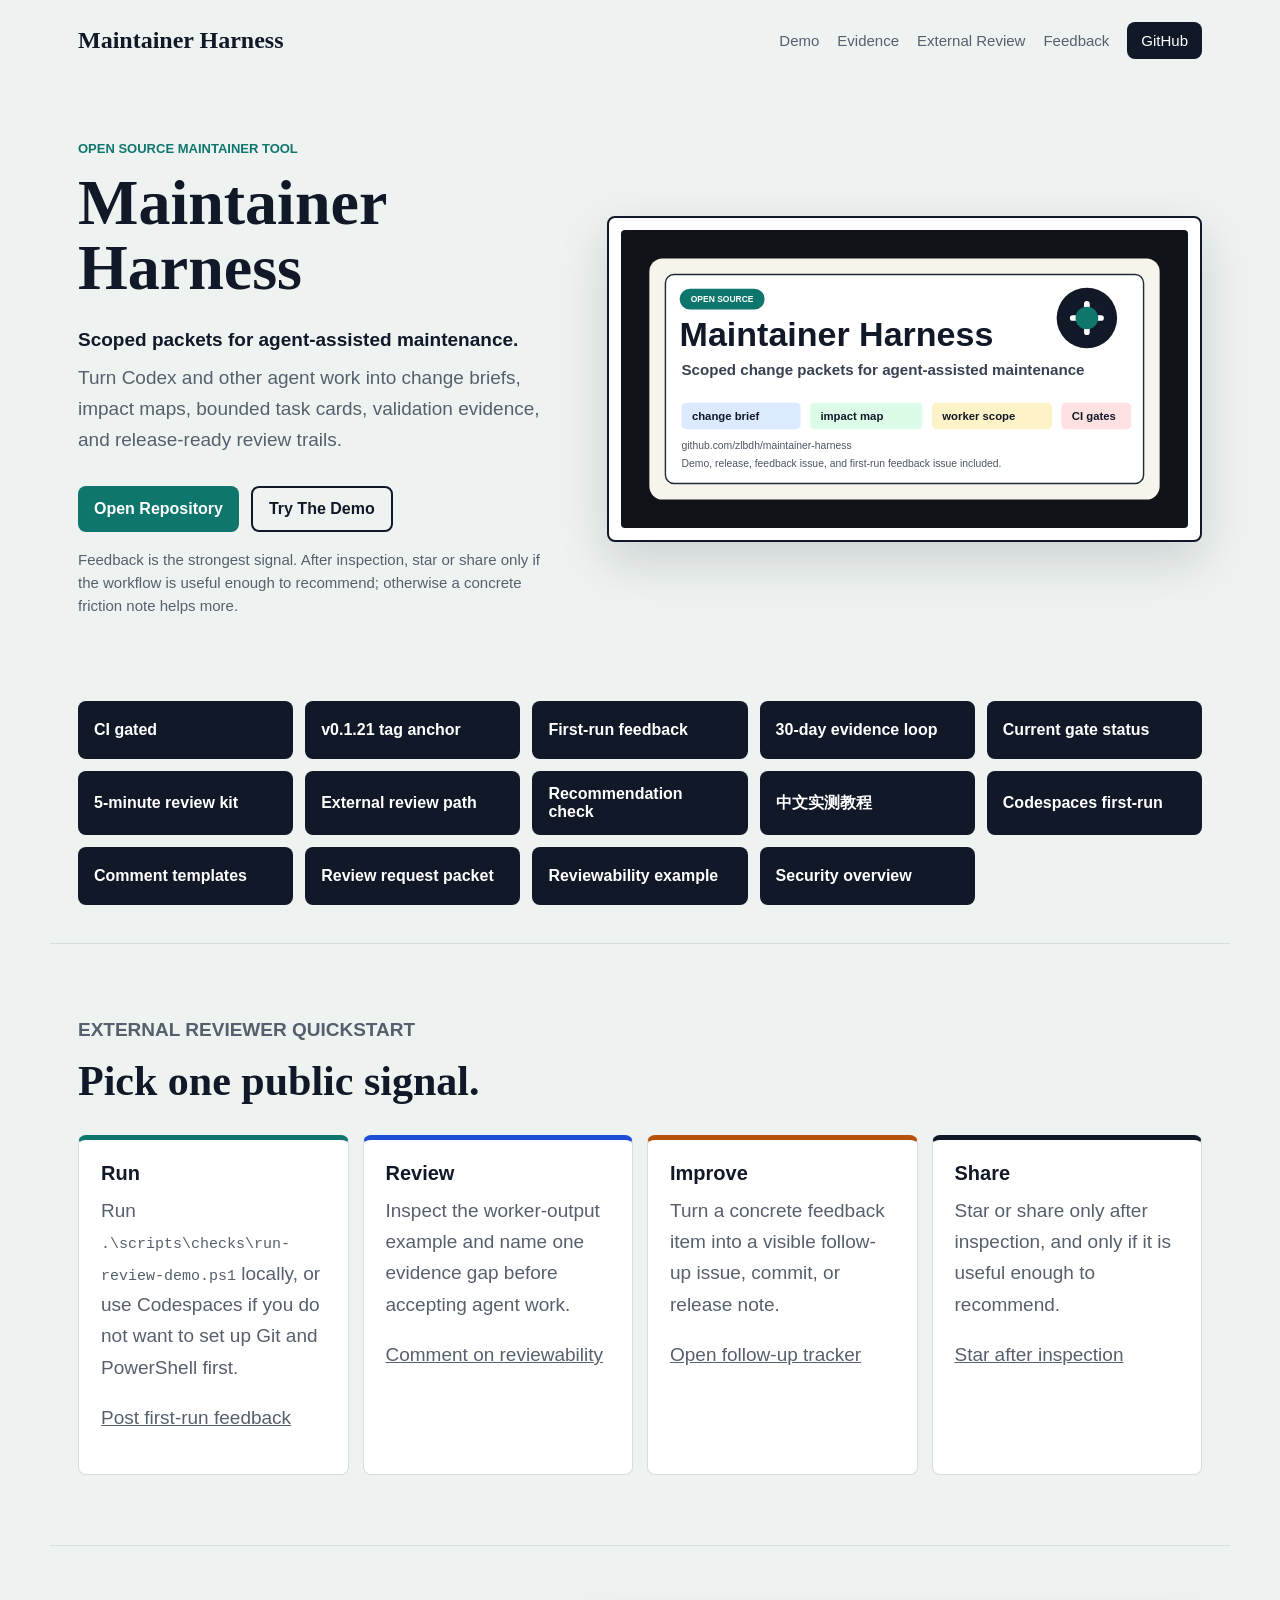
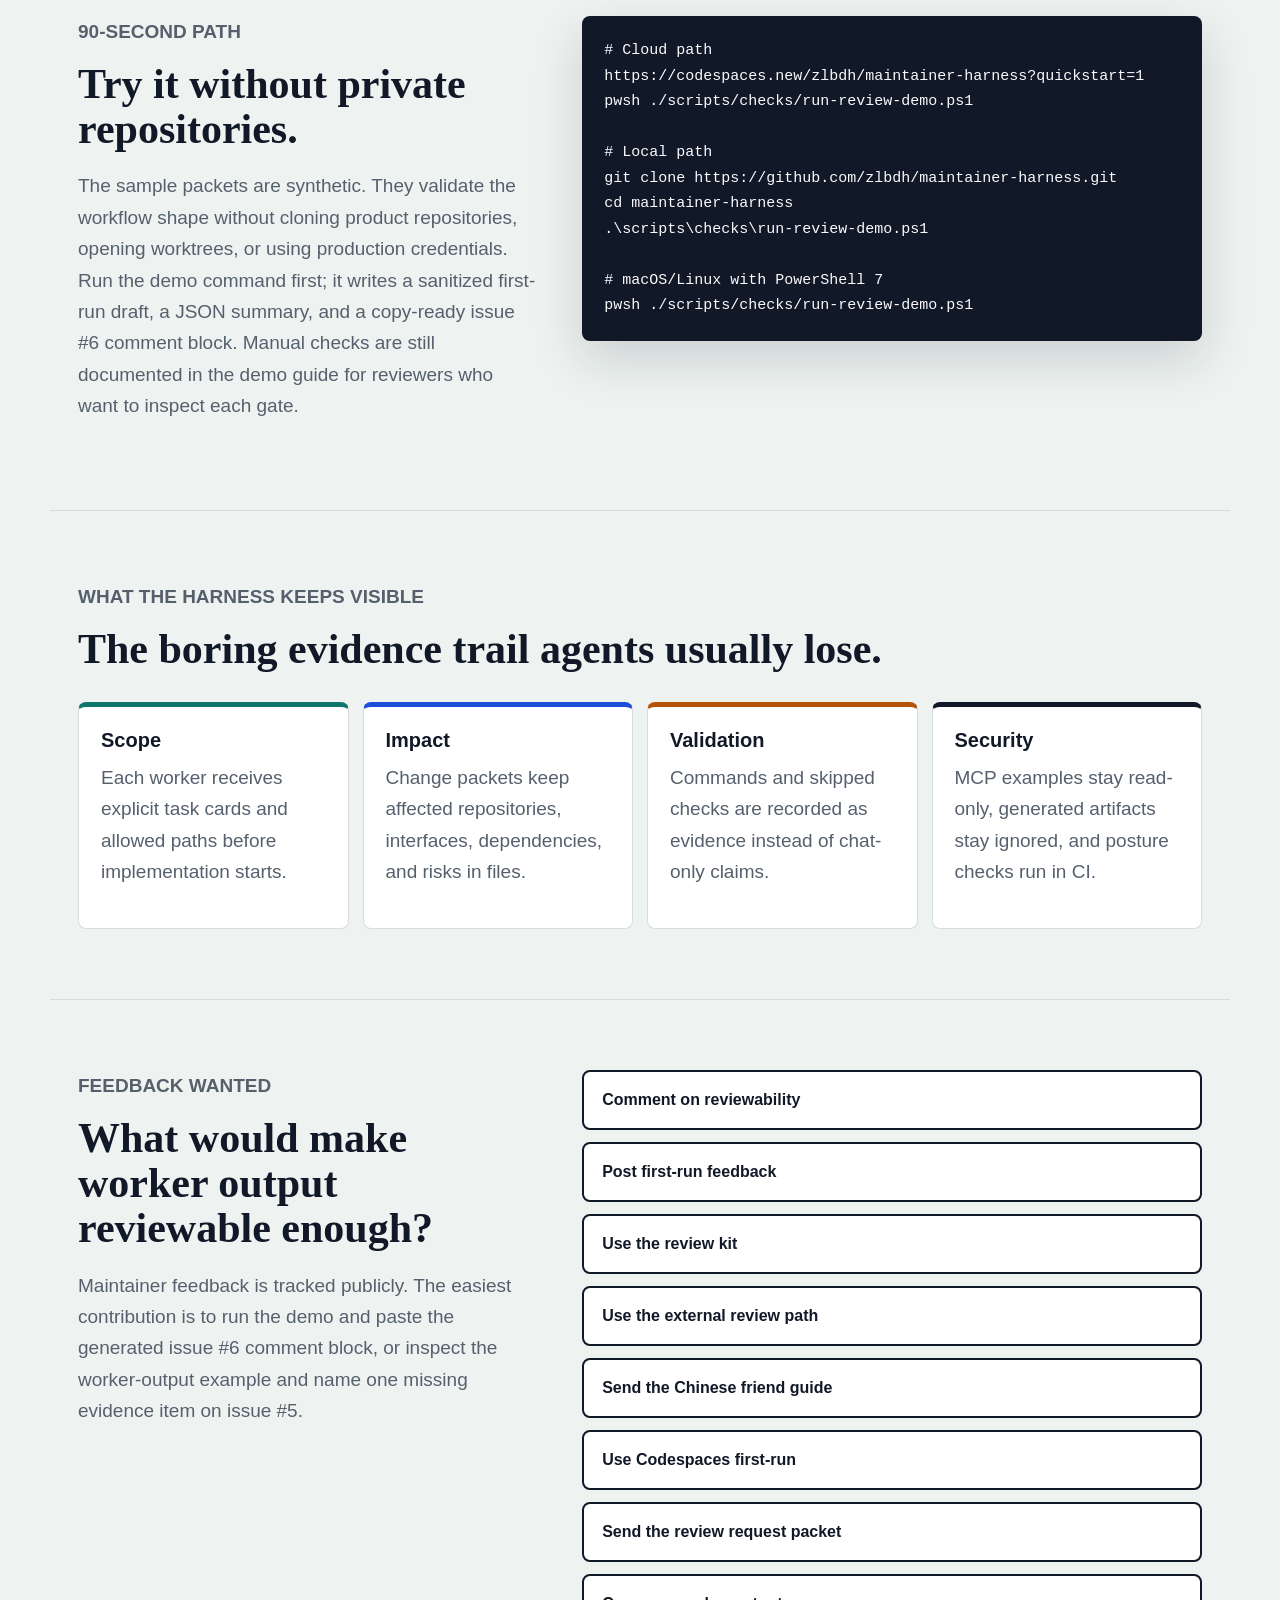
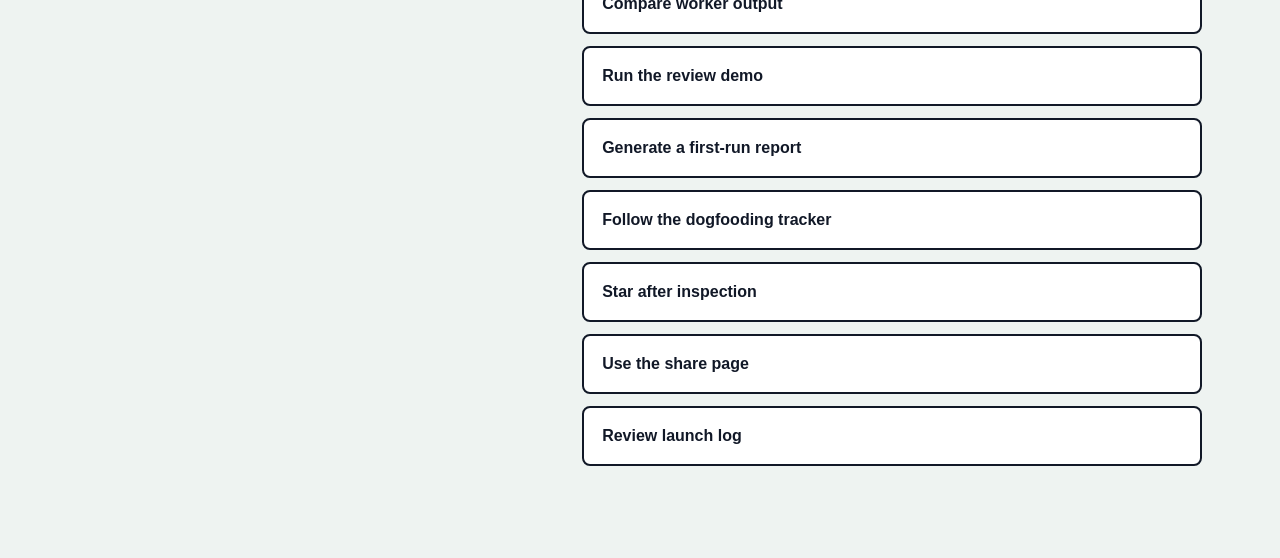
==== commit c2d97b7c: "docs(release): 发布 v0.1.21 反馈跟进锚点" ====
--- a/docs/index.html
+++ b/docs/index.html
@@ -58,8 +58,8 @@
       <a href="https://github.com/zlbdh/maintainer-harness/actions/workflows/harness-validation.yml">
         CI gated
       </a>
-      <a href="https://github.com/zlbdh/maintainer-harness/releases/tag/v0.1.20">
-        v0.1.20 tag anchor
+      <a href="https://github.com/zlbdh/maintainer-harness/releases/tag/v0.1.21">
+        v0.1.21 tag anchor
       </a>
       <a href="https://github.com/zlbdh/maintainer-harness/issues/6#issuecomment-new">
         First-run feedback
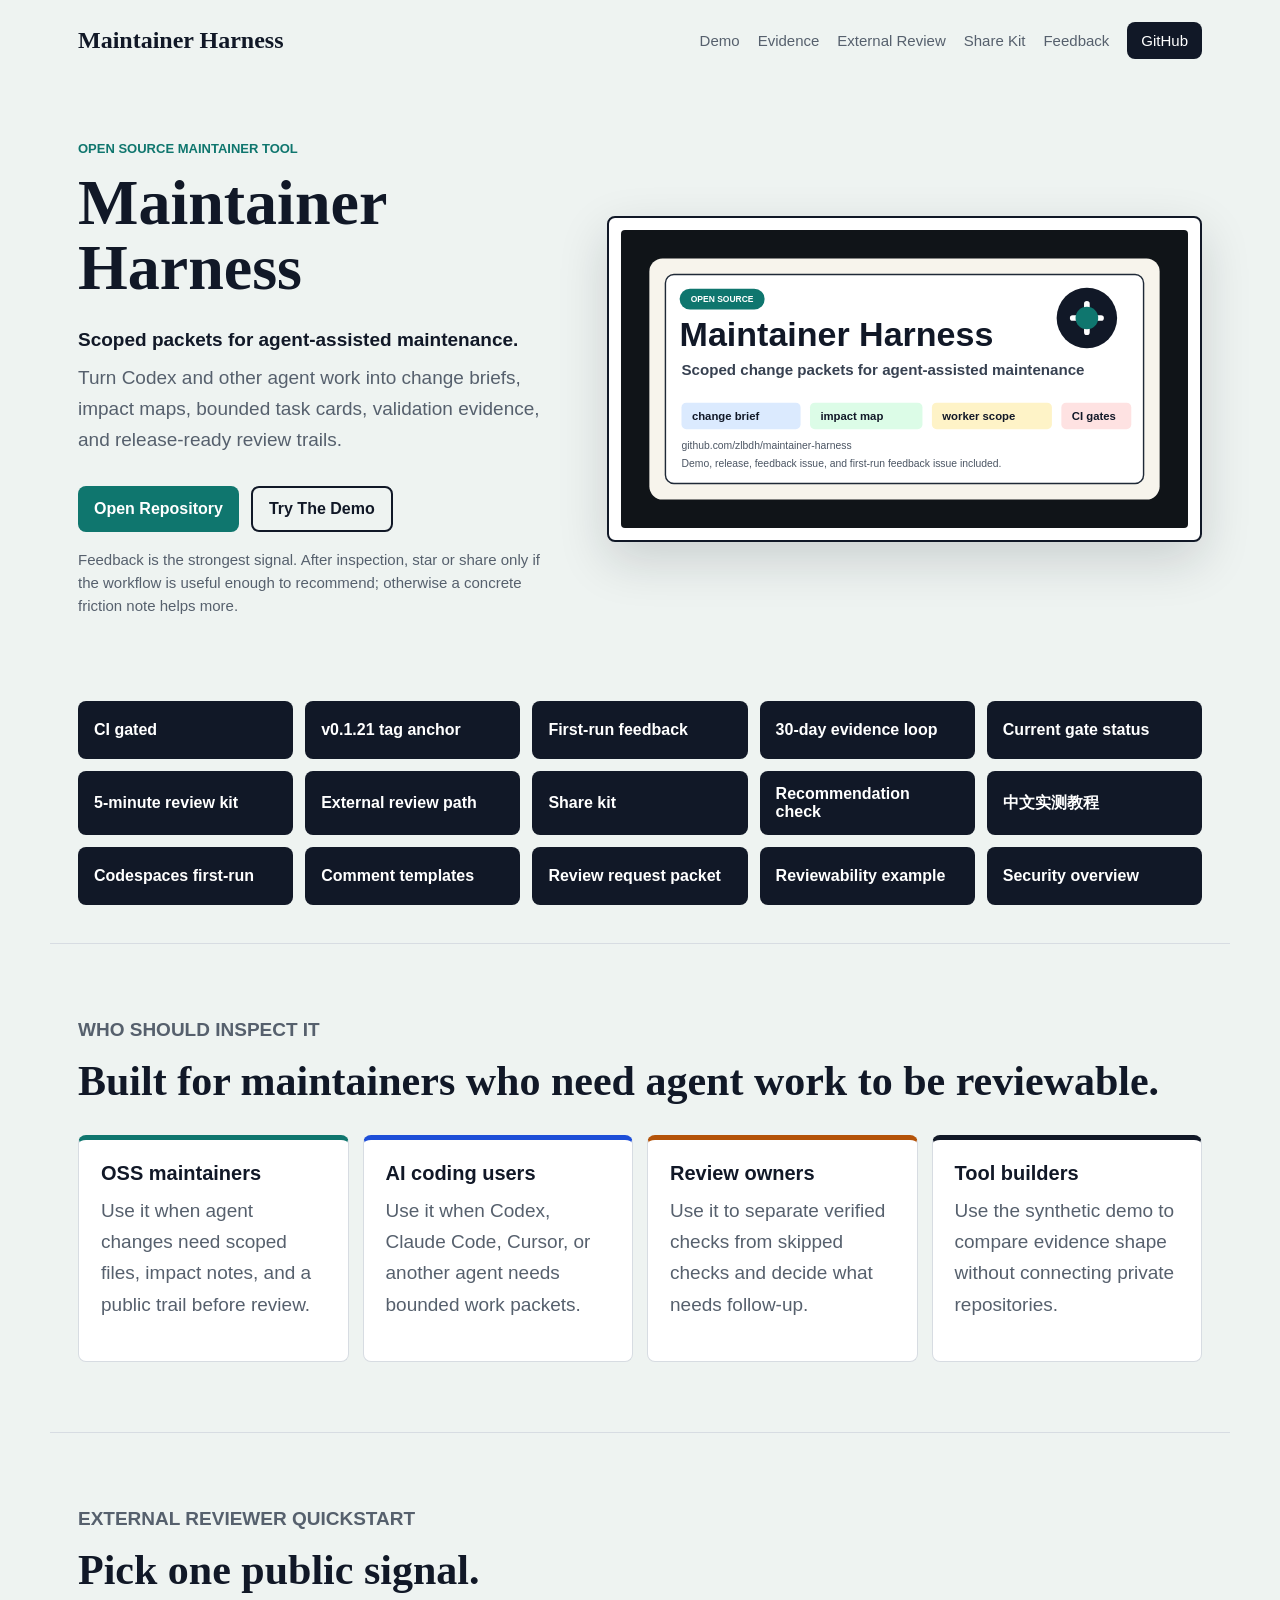
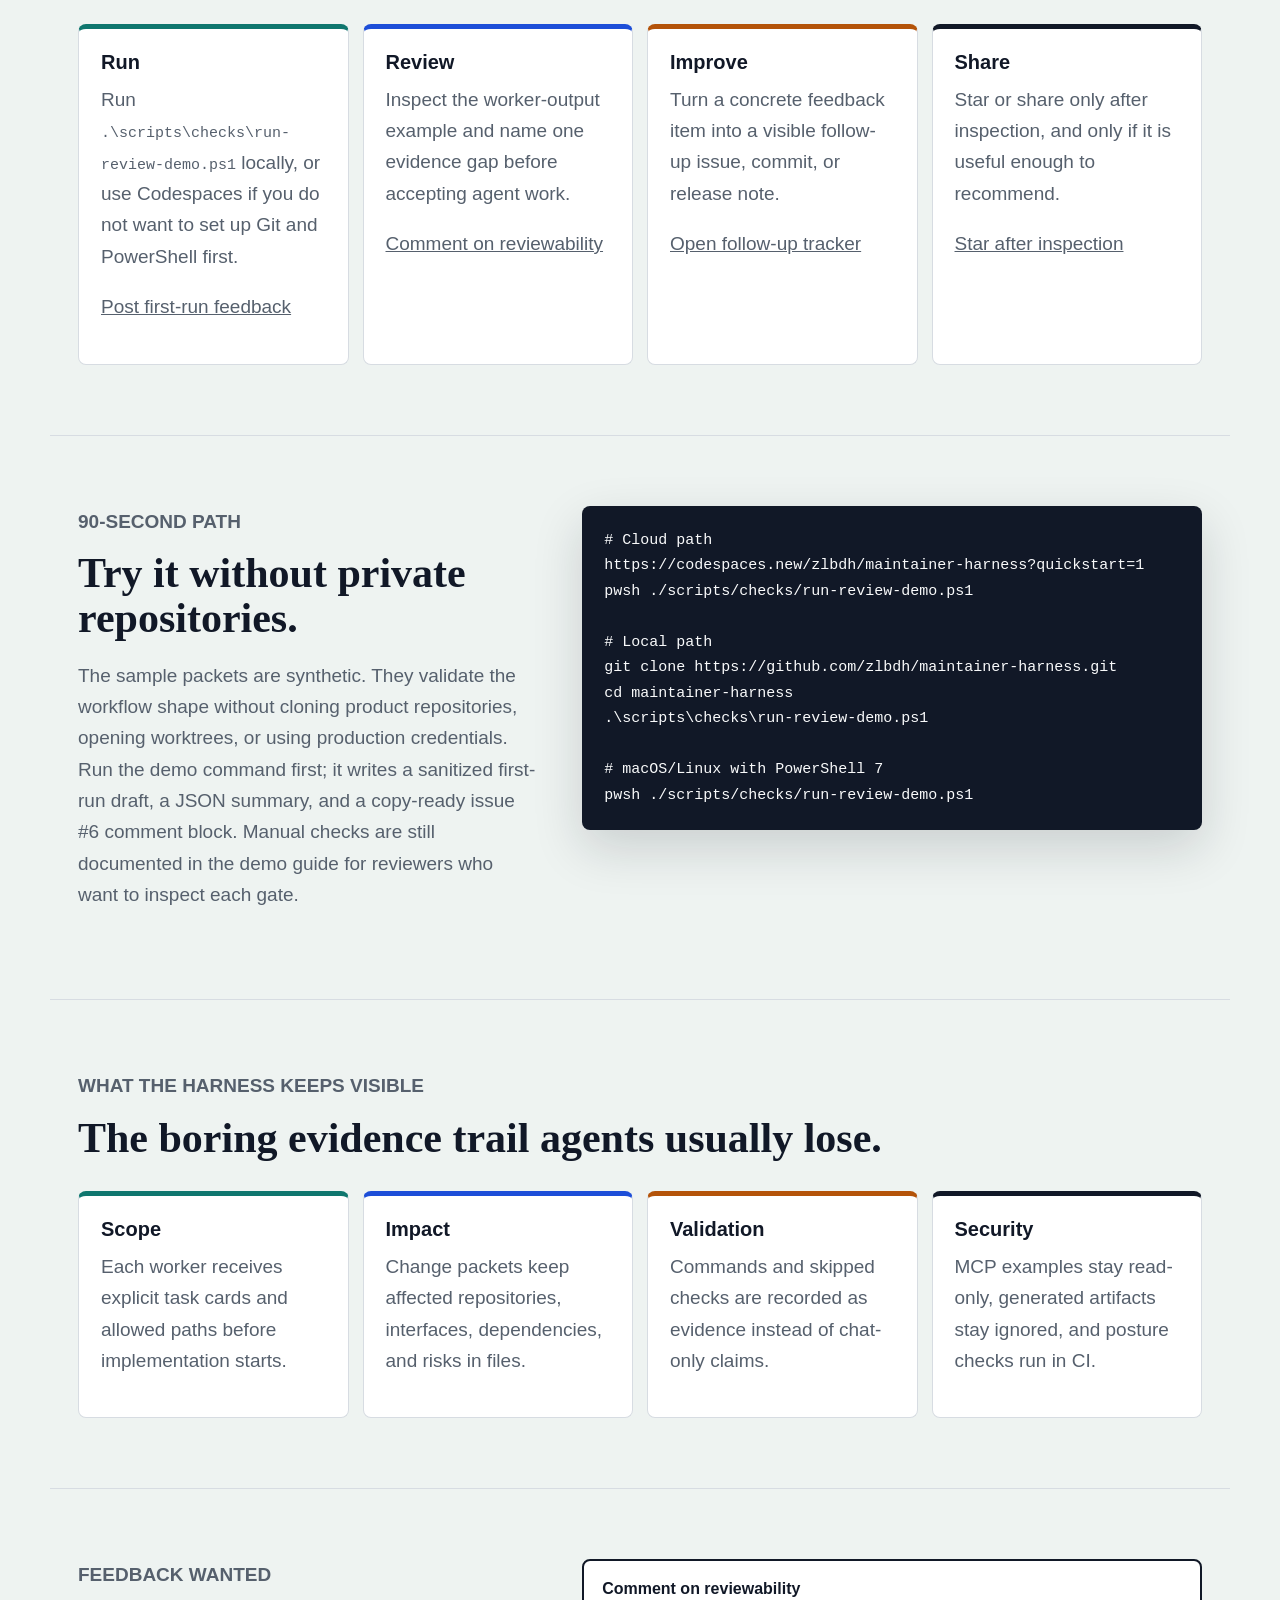
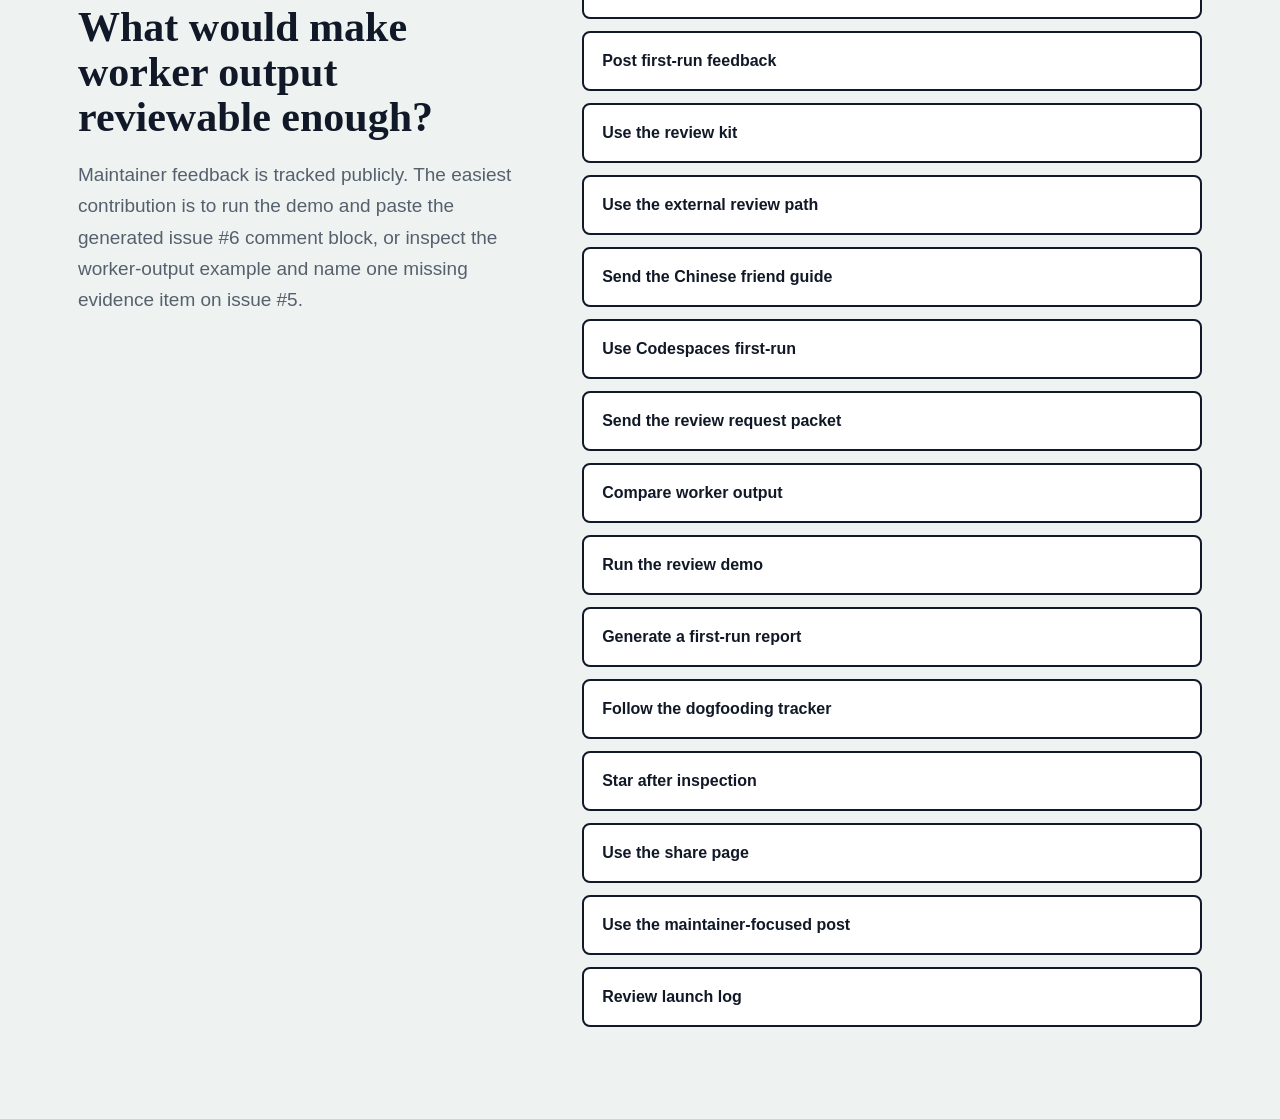
==== commit d12c1411: "docs(discovery): 补强真实评审分享入口" ====
--- a/docs/index.html
+++ b/docs/index.html
@@ -24,6 +24,7 @@
       <a href="#demo">Demo</a>
       <a href="#evidence">Evidence</a>
       <a href="external-review.html">External Review</a>
+      <a href="https://github.com/zlbdh/maintainer-harness/blob/main/docs/share.md">Share Kit</a>
       <a href="https://github.com/zlbdh/maintainer-harness/issues/5#issuecomment-new">Feedback</a>
       <a class="nav-action" href="https://github.com/zlbdh/maintainer-harness">GitHub</a>
     </nav>
@@ -76,6 +77,9 @@
       <a href="external-review.html">
         External review path
       </a>
+      <a href="https://github.com/zlbdh/maintainer-harness/blob/main/docs/share.md">
+        Share kit
+      </a>
       <a href="https://github.com/zlbdh/maintainer-harness/blob/main/docs/recommendation-check.md">
         Recommendation check
       </a>
@@ -97,6 +101,29 @@
       <a href="https://github.com/zlbdh/maintainer-harness/blob/main/docs/security/codex-security-project-overview.md">
         Security overview
       </a>
+    </section>
+
+    <section id="who" class="section" aria-labelledby="who-title">
+      <p class="eyebrow">Who should inspect it</p>
+      <h2 id="who-title">Built for maintainers who need agent work to be reviewable.</h2>
+      <div class="grid">
+        <article>
+          <h3>OSS maintainers</h3>
+          <p>Use it when agent changes need scoped files, impact notes, and a public trail before review.</p>
+        </article>
+        <article>
+          <h3>AI coding users</h3>
+          <p>Use it when Codex, Claude Code, Cursor, or another agent needs bounded work packets.</p>
+        </article>
+        <article>
+          <h3>Review owners</h3>
+          <p>Use it to separate verified checks from skipped checks and decide what needs follow-up.</p>
+        </article>
+        <article>
+          <h3>Tool builders</h3>
+          <p>Use the synthetic demo to compare evidence shape without connecting private repositories.</p>
+        </article>
+      </div>
     </section>
 
     <section id="reviewer-quickstart" class="section" aria-labelledby="reviewer-quickstart-title">
@@ -199,6 +226,7 @@
         <a href="https://github.com/zlbdh/maintainer-harness/issues/7">Follow the dogfooding tracker</a>
         <a href="https://github.com/zlbdh/maintainer-harness/stargazers">Star after inspection</a>
         <a href="https://github.com/zlbdh/maintainer-harness/blob/main/docs/share.md">Use the share page</a>
+        <a href="https://github.com/zlbdh/maintainer-harness/blob/main/docs/share.md#maintainer-focused-post">Use the maintainer-focused post</a>
         <a href="https://github.com/zlbdh/maintainer-harness/blob/main/docs/launch-log.md">Review launch log</a>
       </div>
     </section>
--- a/docs/site.css
+++ b/docs/site.css
@@ -344,6 +344,37 @@
   overflow-wrap: anywhere;
 }
 
+.decision-table {
+  display: grid;
+  gap: 0;
+  margin-top: 28px;
+  overflow: hidden;
+  background: var(--surface);
+  border: 1px solid var(--line);
+  border-radius: 8px;
+}
+
+.decision-table > div {
+  display: grid;
+  grid-template-columns: minmax(180px, 0.35fr) minmax(0, 0.65fr);
+  gap: 18px;
+  padding: 18px 20px;
+  border-top: 1px solid var(--line);
+}
+
+.decision-table > div:first-child {
+  border-top: 0;
+}
+
+.decision-table strong {
+  color: var(--ink);
+}
+
+.decision-table span {
+  color: var(--muted);
+  line-height: 1.55;
+}
+
 .final { padding-bottom: 92px; }
 
 .link-list {
@@ -365,7 +396,8 @@
   .hero,
   .split,
   .signal-band,
-  .grid {
+  .grid,
+  .decision-table > div {
     grid-template-columns: 1fr;
   }
 
